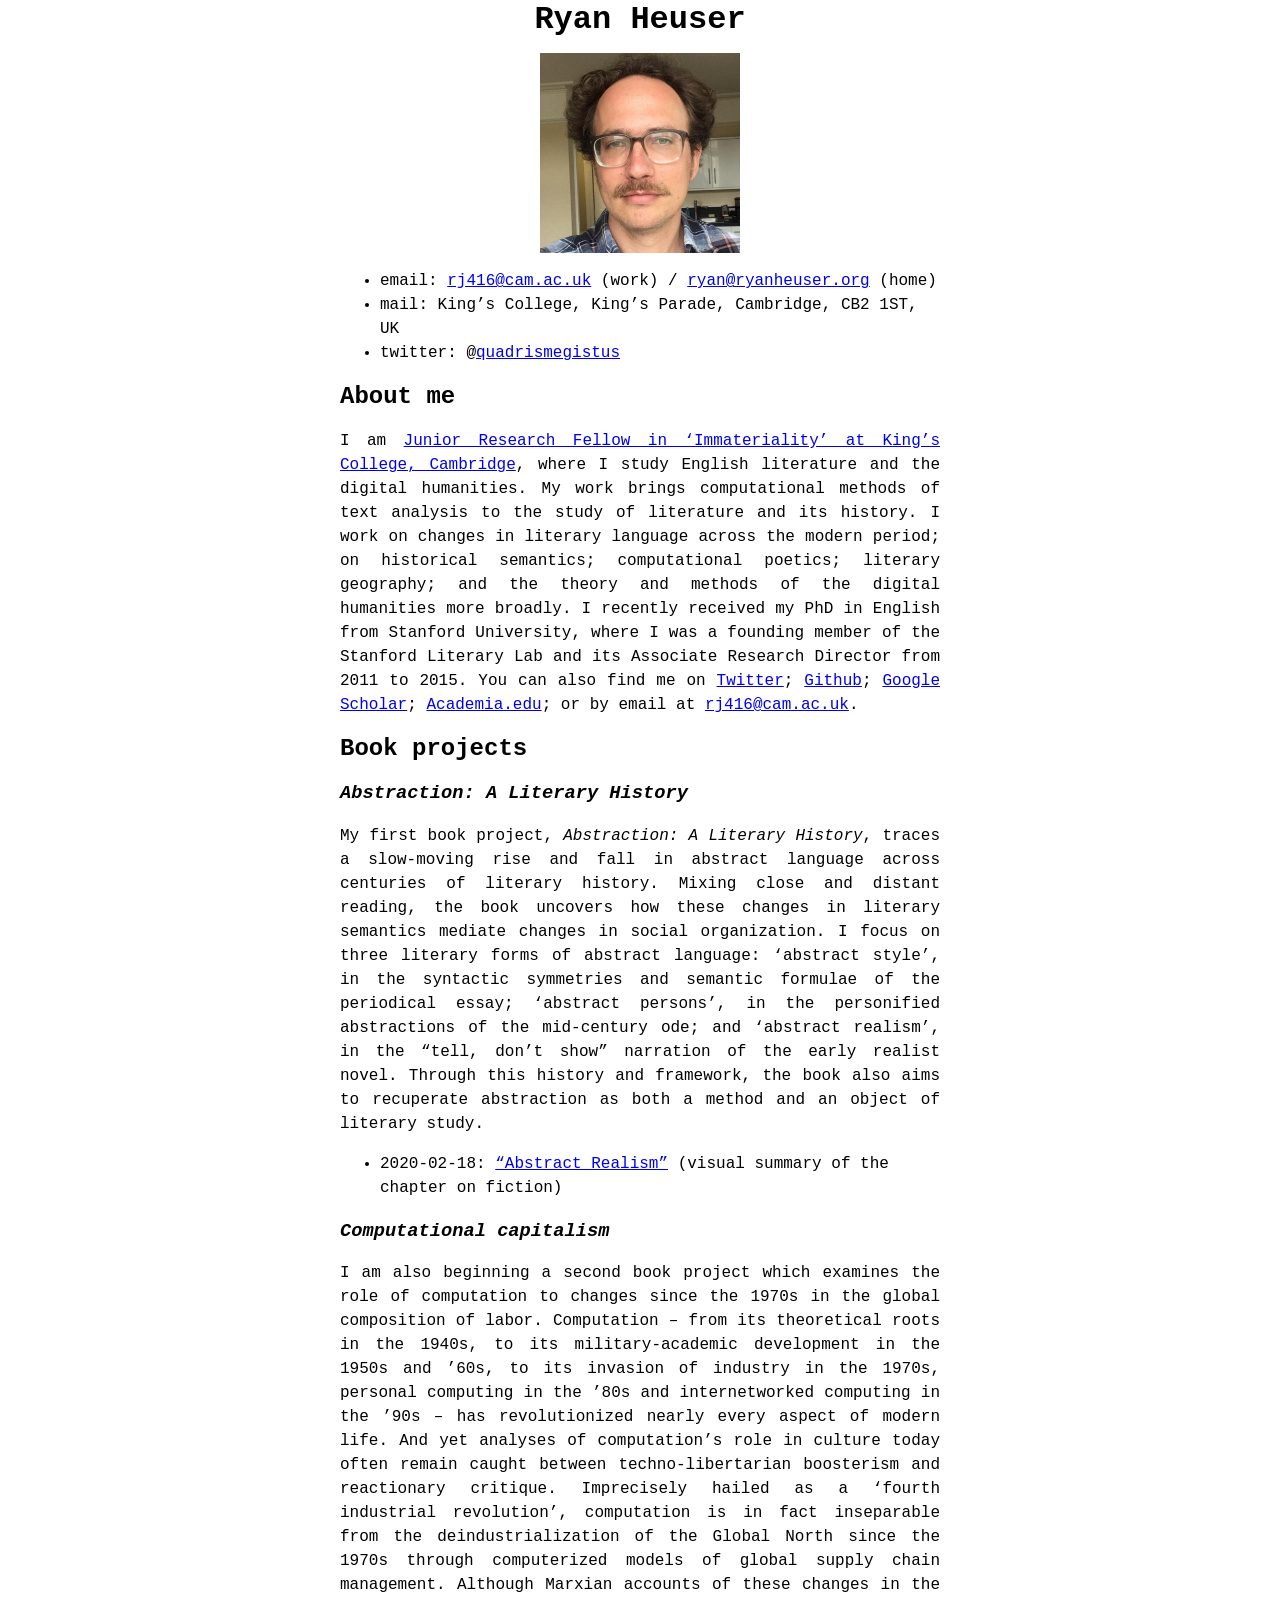
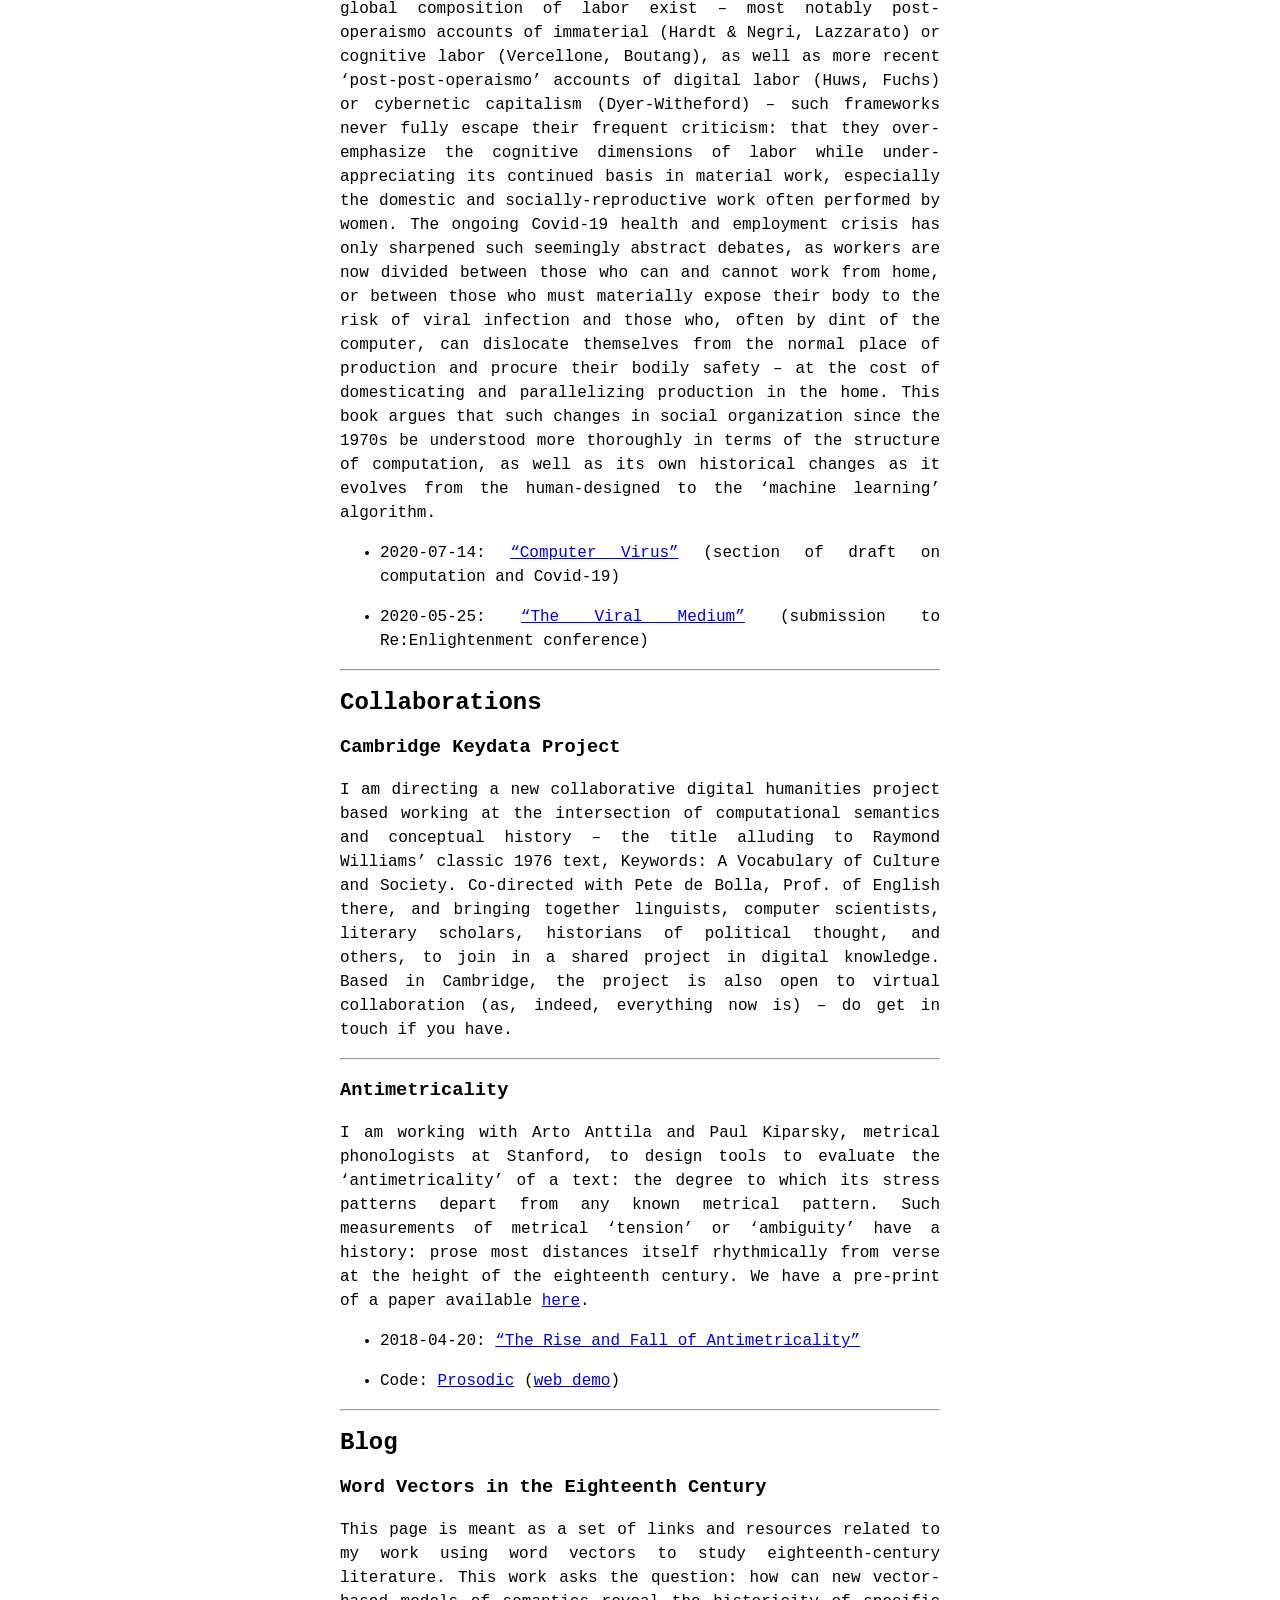
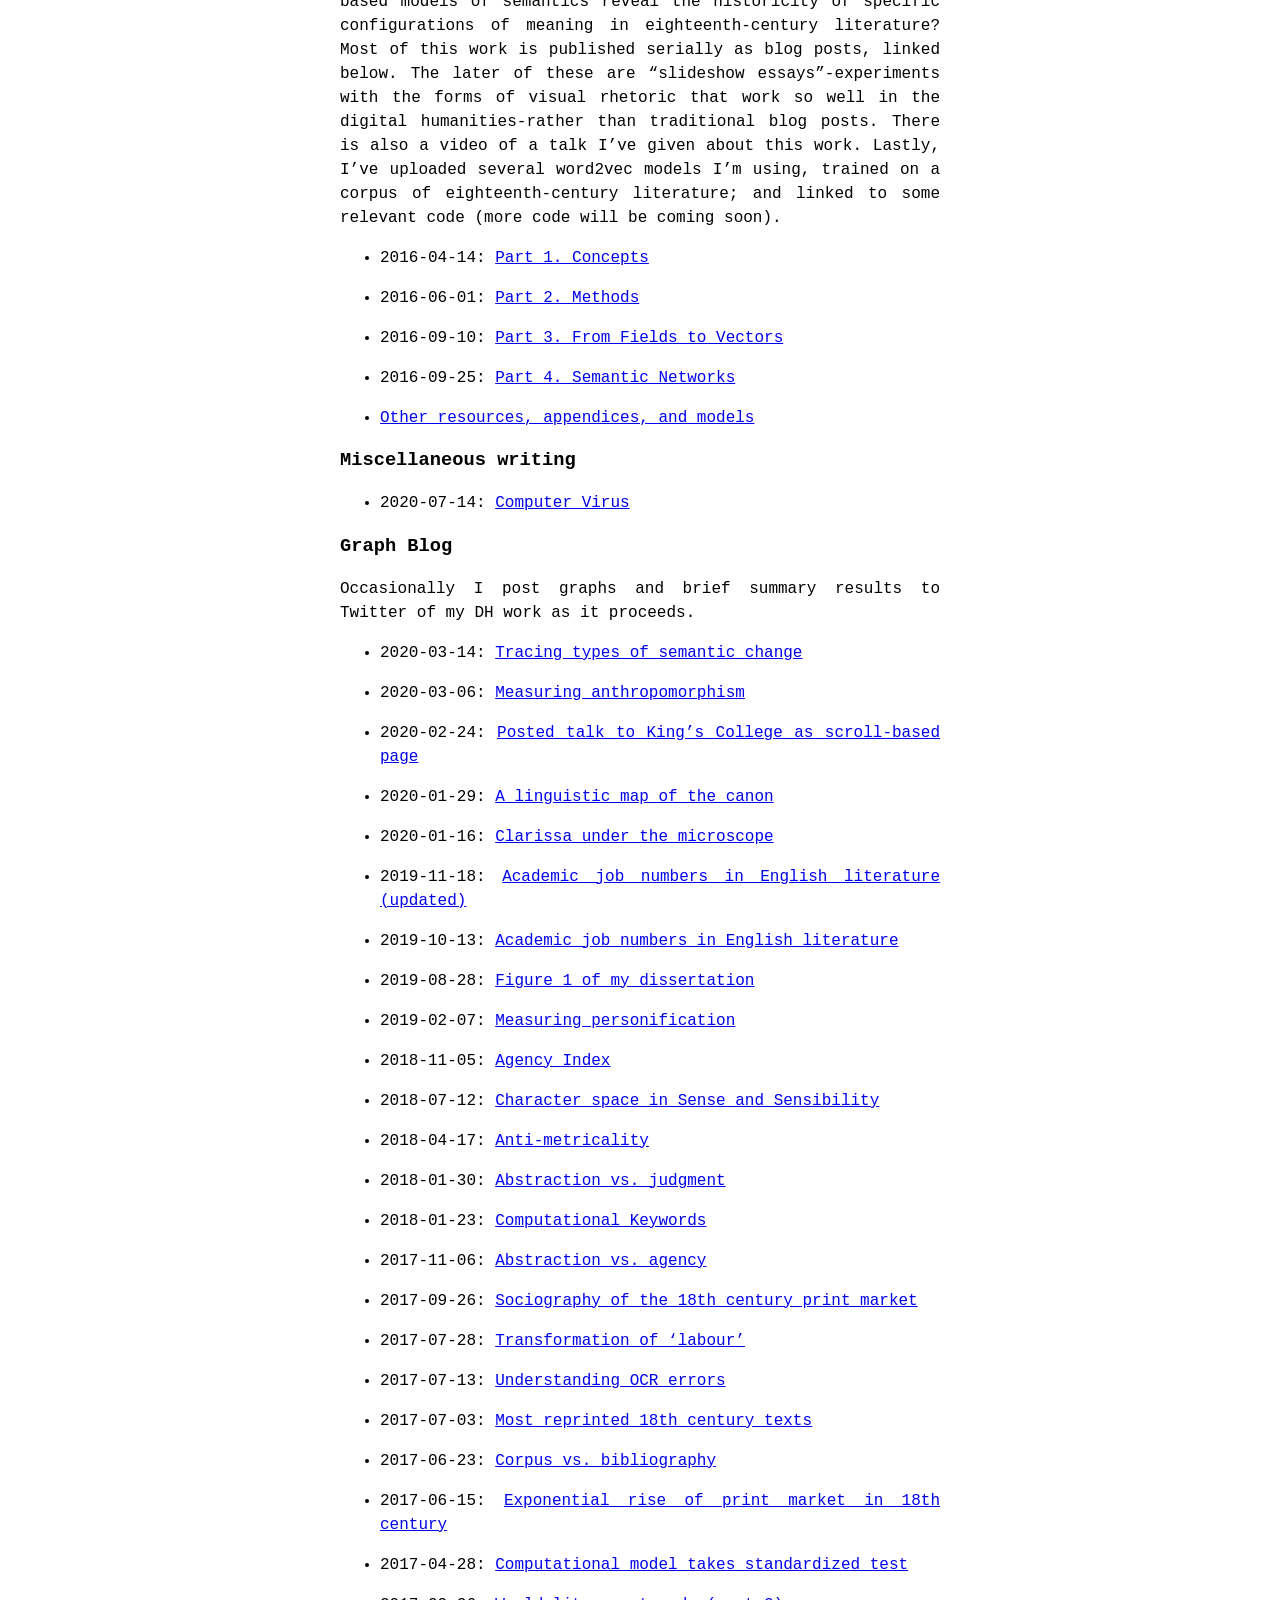
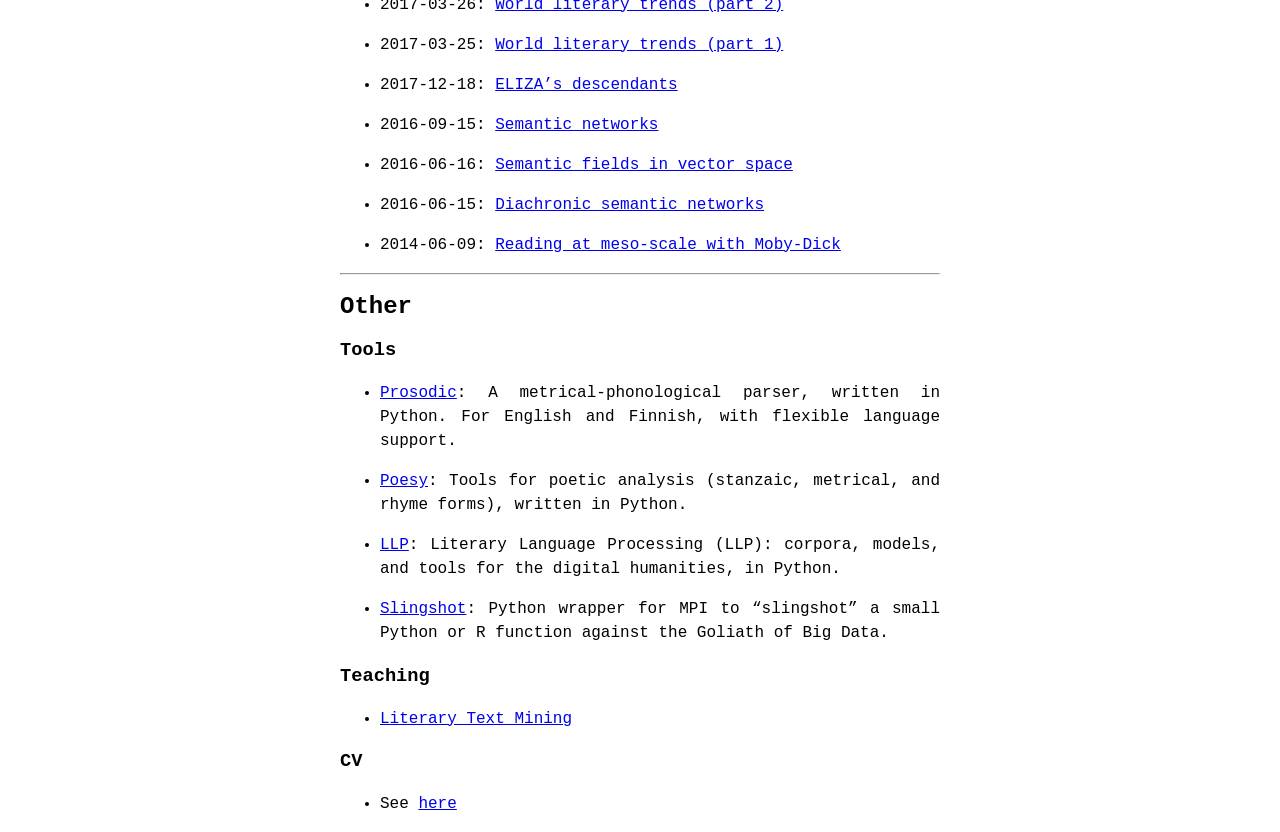
==== index.html @ a9fd52b8 "updates" ====
<html>
<head>
    <meta charset="UTF-8">
    <meta name="viewport" content="width=device-width, initial-scale=1.0">

    <style type='text/css'>
    body {
        font-family:'Baskerville', 'Libre Baskerville','Courier New', Courier, monospace;
        /* text-align:center; */
        /* font-size:1.1em; */
        line-height: 1.5em;
    }
    img {
        display: block;
        margin: 0 auto;
        width: 200px;
    }
    h1 { text-align: center;}
    #content {
        max-width:600px;
        margin: 0 auto;
    }

    p { text-align: justify }

    </style>
    <title>Ryan Heuser</title>
</head>
<body>
    <div id="content">
        <h1 id="ryan-heuser">Ryan Heuser</h1>
<p><img src="assets/website-profile2.jpg" /></p>
<ul>
<li>email: <a href="mailto:rj416@cam.ac.uk">rj416@cam.ac.uk</a> (work) / <a href="mailto:ryan@ryanheuser.org">ryan@ryanheuser.org</a> (home)</li>
<li>mail: King’s College, King’s Parade, Cambridge, CB2 1ST, UK</li>
<li>twitter: @<a href="https://twitter.com/quadrismegistus">quadrismegistus</a></li>
</ul>
<h2 id="about-me">About me</h2>
<p>I am <a href="https://www.kings.cam.ac.uk/research/fellows/ryan-heuser">Junior Research Fellow in ‘Immateriality’ at King’s College, Cambridge</a>, where I study English literature and the digital humanities. My work brings computational methods of text analysis to the study of literature and its history. I work on changes in literary language across the modern period; on historical semantics; computational poetics; literary geography; and the theory and methods of the digital humanities more broadly. I recently received my PhD in English from Stanford University, where I was a founding member of the Stanford Literary Lab and its Associate Research Director from 2011 to 2015. You can also find me on <a href="http://twitter.com/quadrismegistus">Twitter</a>; <a href="http://github.com/quadrismegistus">Github</a>; <a href="https://scholar.google.com/citations?user=EEy82P4AAAAJ">Google Scholar</a>; <a href="https://cambridge.academia.edu/RyanHeuser">Academia.edu</a>; or by email at <a href="mailto:rj416@cam.ac.uk">rj416@cam.ac.uk</a>.</p>
<h2 id="book-projects">Book projects</h2>
<h3 id="abstraction-a-literary-history"><em>Abstraction: A Literary History</em></h3>
<p>My first book project, <em>Abstraction: A Literary History</em>, traces a slow-moving rise and fall in abstract language across centuries of literary history. Mixing close and distant reading, the book uncovers how these changes in literary semantics mediate changes in social organization. I focus on three literary forms of abstract language: ‘abstract style’, in the syntactic symmetries and semantic formulae of the periodical essay; ‘abstract persons’, in the personified abstractions of the mid-century ode; and ‘abstract realism’, in the “tell, don’t show” narration of the early realist novel. Through this history and framework, the book also aims to recuperate abstraction as both a method and an object of literary study.</p>
<ul>
<li>2020-02-18: <a href="talks/kingscollege2020">“Abstract Realism”</a> (visual summary of the chapter on fiction)</li>
</ul>
<h3 id="computational-capitalism"><em>Computational capitalism</em></h3>
<p>I am also beginning a second book project which examines the role of computation to changes since the 1970s in the global composition of labor. Computation – from its theoretical roots in the 1940s, to its military-academic development in the 1950s and ’60s, to its invasion of industry in the 1970s, personal computing in the ’80s and internetworked computing in the ’90s – has revolutionized nearly every aspect of modern life. And yet analyses of computation’s role in culture today often remain caught between techno-libertarian boosterism and reactionary critique. Imprecisely hailed as a ‘fourth industrial revolution’, computation is in fact inseparable from the deindustrialization of the Global North since the 1970s through computerized models of global supply chain management. Although Marxian accounts of these changes in the global composition of labor exist – most notably post-operaismo accounts of immaterial (Hardt &amp; Negri, Lazzarato) or cognitive labor (Vercellone, Boutang), as well as more recent ‘post-post-operaismo’ accounts of digital labor (Huws, Fuchs) or cybernetic capitalism (Dyer-Witheford) – such frameworks never fully escape their frequent criticism: that they over-emphasize the cognitive dimensions of labor while under-appreciating its continued basis in material work, especially the domestic and socially-reproductive work often performed by women. The ongoing Covid-19 health and employment crisis has only sharpened such seemingly abstract debates, as workers are now divided between those who can and cannot work from home, or between those who must materially expose their body to the risk of viral infection and those who, often by dint of the computer, can dislocate themselves from the normal place of production and procure their bodily safety – at the cost of domesticating and parallelizing production in the home. This book argues that such changes in social organization since the 1970s be understood more thoroughly in terms of the structure of computation, as well as its own historical changes as it evolves from the human-designed to the ‘machine learning’ algorithm.</p>
<ul>
<li><p>2020-07-14: <a href="drafts/computer-virus">“Computer Virus”</a> (section of draft on computation and Covid-19)</p></li>
<li><p>2020-05-25: <a href="drafts/viral-medium">“The Viral Medium”</a> (submission to Re:Enlightenment conference)</p></li>
</ul>
<hr />
<h2 id="collaborations">Collaborations</h2>
<h3 id="cambridge-keydata-project">Cambridge Keydata Project</h3>
<p>I am directing a new collaborative digital humanities project based working at the intersection of computational semantics and conceptual history – the title alluding to Raymond Williams’ classic 1976 text, Keywords: A Vocabulary of Culture and Society. Co-directed with Pete de Bolla, Prof. of English there, and bringing together linguists, computer scientists, literary scholars, historians of political thought, and others, to join in a shared project in digital knowledge. Based in Cambridge, the project is also open to virtual collaboration (as, indeed, everything now is) – do get in touch if you have.</p>
<hr />
<h3 id="antimetricality">Antimetricality</h3>
<p>I am working with Arto Anttila and Paul Kiparsky, metrical phonologists at Stanford, to design tools to evaluate the ‘antimetricality’ of a text: the degree to which its stress patterns depart from any known metrical pattern. Such measurements of metrical ‘tension’ or ‘ambiguity’ have a history: prose most distances itself rhythmically from verse at the height of the eighteenth century. We have a pre-print of a paper available <a href="https://web.stanford.edu/~kiparsky/Papers/Antimetricality-Draft-2018-04-20.pdf">here</a>.</p>
<ul>
<li><p>2018-04-20: <a href="https://web.stanford.edu/~kiparsky/Papers/Antimetricality-Draft-2018-04-20.pdf">“The Rise and Fall of Antimetricality”</a></p></li>
<li><p>Code: <a href="http://github.com/quadrismegistus/prosodic">Prosodic</a> (<a href="http://prosodic.stanford.edu">web demo</a>)</p></li>
</ul>
<hr />
<h2 id="blog">Blog</h2>
<h3 id="word-vectors-in-the-eighteenth-century">Word Vectors in the Eighteenth Century</h3>
<p>This page is meant as a set of links and resources related to my work using word vectors to study eighteenth-century literature. This work asks the question: how can new vector-based models of semantics reveal the historicity of specific configurations of meaning in eighteenth-century literature? Most of this work is published serially as blog posts, linked below. The later of these are “slideshow essays”-experiments with the forms of visual rhetoric that work so well in the digital humanities-rather than traditional blog posts. There is also a video of a talk I’ve given about this work. Lastly, I’ve uploaded several word2vec models I’m using, trained on a corpus of eighteenth-century literature; and linked to some relevant code (more code will be coming soon).</p>
<ul>
<li><p>2016-04-14: <a href="word-vectors-1">Part 1. Concepts</a></p></li>
<li><p>2016-06-01: <a href="word-vectors-2">Part 2. Methods</a></p></li>
<li><p>2016-09-10: <a href="word-vectors-3">Part 3. From Fields to Vectors</a></p></li>
<li><p>2016-09-25: <a href="word-vectors-4">Part 4. Semantic Networks</a></p></li>
<li><p><a href="word-vectors">Other resources, appendices, and models</a></p></li>
</ul>
<h3 id="miscellaneous-writing">Miscellaneous writing</h3>
<ul>
<li>2020-07-14: <a href="drafts/computer-virus">Computer Virus</a></li>
</ul>
<h3 id="graph-blog">Graph Blog</h3>
<p>Occasionally I post graphs and brief summary results to Twitter of my DH work as it proceeds.</p>
<ul>
<li><p>2020-03-14: <a href="https://twitter.com/quadrismegistus/status/1238796150272122880">Tracing types of semantic change</a></p></li>
<li><p>2020-03-06: <a href="https://twitter.com/quadrismegistus/status/1235614699145826304">Measuring anthropomorphism</a></p></li>
<li><p>2020-02-24: <a href="https://twitter.com/quadrismegistus/status/1231914513164832768">Posted talk to King’s College as scroll-based page</a></p></li>
<li><p>2020-01-29: <a href="https://twitter.com/quadrismegistus/status/1222560503144296450">A linguistic map of the canon</a></p></li>
<li><p>2020-01-16: <a href="https://twitter.com/quadrismegistus/status/1217809468316168194">Clarissa under the microscope</a></p></li>
<li><p>2019-11-18: <a href="https://twitter.com/quadrismegistus/status/1217809468316168194">Academic job numbers in English literature (updated)</a></p></li>
<li><p>2019-10-13: <a href="https://twitter.com/quadrismegistus/status/1183433276658274304">Academic job numbers in English literature</a></p></li>
<li><p>2019-08-28: <a href="https://twitter.com/quadrismegistus/status/1166515794055815168">Figure 1 of my dissertation</a></p></li>
<li><p>2019-02-07: <a href="https://twitter.com/quadrismegistus/status/1093630109863403521">Measuring personification</a></p></li>
<li><p>2018-11-05: <a href="https://twitter.com/quadrismegistus/status/1059305496211931136">Agency Index</a></p></li>
<li><p>2018-07-12: <a href="https://twitter.com/quadrismegistus/status/1017526110051942400">Character space in Sense and Sensibility</a></p></li>
<li><p>2018-04-17: <a href="https://twitter.com/quadrismegistus/status/986025832660389890">Anti-metricality</a></p></li>
<li><p>2018-01-30: <a href="https://twitter.com/quadrismegistus/status/958237374680522752">Abstraction vs. judgment</a></p></li>
<li><p>2018-01-23: <a href="https://twitter.com/quadrismegistus/status/955857511176744960">Computational Keywords</a></p></li>
<li><p>2017-11-06: <a href="https://twitter.com/quadrismegistus/status/927620289604632577">Abstraction vs. agency</a></p></li>
<li><p>2017-09-26: <a href="https://twitter.com/quadrismegistus/status/912747794347077632">Sociography of the 18th century print market</a></p></li>
<li><p>2017-07-28: <a href="https://twitter.com/quadrismegistus/status/890791583066447872">Transformation of ‘labour’</a></p></li>
<li><p>2017-07-13: <a href="https://twitter.com/quadrismegistus/status/885326014607314945">Understanding OCR errors</a></p></li>
<li><p>2017-07-03: <a href="https://twitter.com/quadrismegistus/status/881961427933683712">Most reprinted 18th century texts</a></p></li>
<li><p>2017-06-23: <a href="https://twitter.com/quadrismegistus/status/878326876283879425">Corpus vs. bibliography</a></p></li>
<li><p>2017-06-15: <a href="https://twitter.com/quadrismegistus/status/875431247664693248">Exponential rise of print market in 18th century</a></p></li>
<li><p>2017-04-28: <a href="https://twitter.com/quadrismegistus/status/857763794965200897">Computational model takes standardized test</a></p></li>
<li><p>2017-03-26: <a href="https://twitter.com/quadrismegistus/status/846105045238112256">World literary trends (part 2)</a></p></li>
<li><p>2017-03-25: <a href="https://twitter.com/quadrismegistus/status/845490026523734016">World literary trends (part 1)</a></p></li>
<li><p>2017-12-18: <a href="https://twitter.com/quadrismegistus/status/810297451500421121">ELIZA’s descendants</a></p></li>
<li><p>2016-09-15: <a href="https://twitter.com/quadrismegistus/status/776474009533763584">Semantic networks</a></p></li>
<li><p>2016-06-16: <a href="https://twitter.com/quadrismegistus/status/743267734188785664">Semantic fields in vector space</a></p></li>
<li><p>2016-06-15: <a href="https://twitter.com/quadrismegistus/status/743267734188785664">Diachronic semantic networks</a></p></li>
<li><p>2014-06-09: <a href="https://twitter.com/quadrismegistus/status/476080285113532417">Reading at meso-scale with Moby-Dick</a></p></li>
</ul>
<hr />
<h2 id="other">Other</h2>
<h3 id="tools">Tools</h3>
<ul>
<li><p><a href="https://github.com/quadrismegistus/prosodic">Prosodic</a>: A metrical-phonological parser, written in Python. For English and Finnish, with flexible language support.</p></li>
<li><p><a href="https://github.com/quadrismegistus/poesy">Poesy</a>: Tools for poetic analysis (stanzaic, metrical, and rhyme forms), written in Python.</p></li>
<li><p><a href="https://github.com/quadrismegistus/llp">LLP</a>: Literary Language Processing (LLP): corpora, models, and tools for the digital humanities, in Python.</p></li>
<li><p><a href="https://github.com/quadrismegistus/slingshot">Slingshot</a>: Python wrapper for MPI to “slingshot” a small Python or R function against the Goliath of Big Data.</p></li>
</ul>
<h3 id="teaching">Teaching</h3>
<ul>
<li><a href="http://github.com/quadrismegistus/literarytextmining">Literary Text Mining</a></li>
</ul>
<h3 id="cv">CV</h3>
<ul>
<li>See <a href="cv">here</a></li>
</ul>

    </div>
</body>

</html>
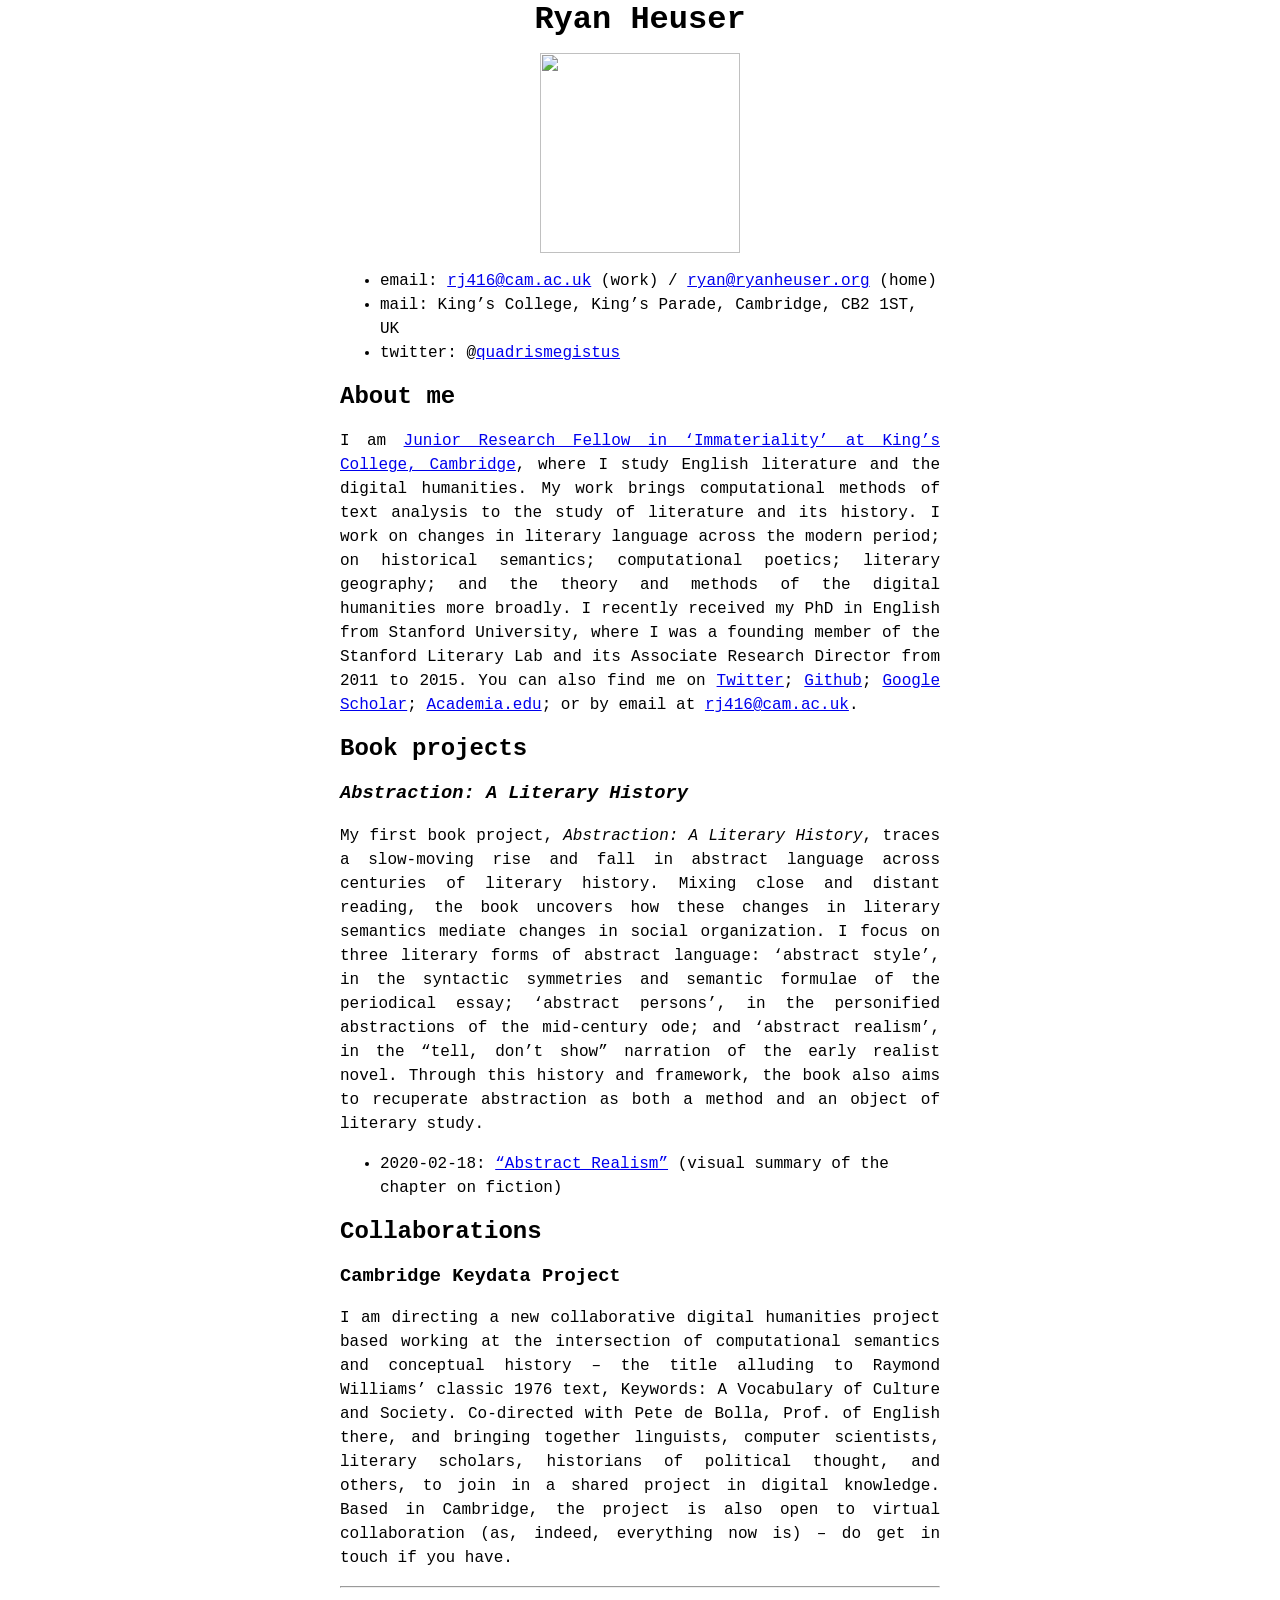
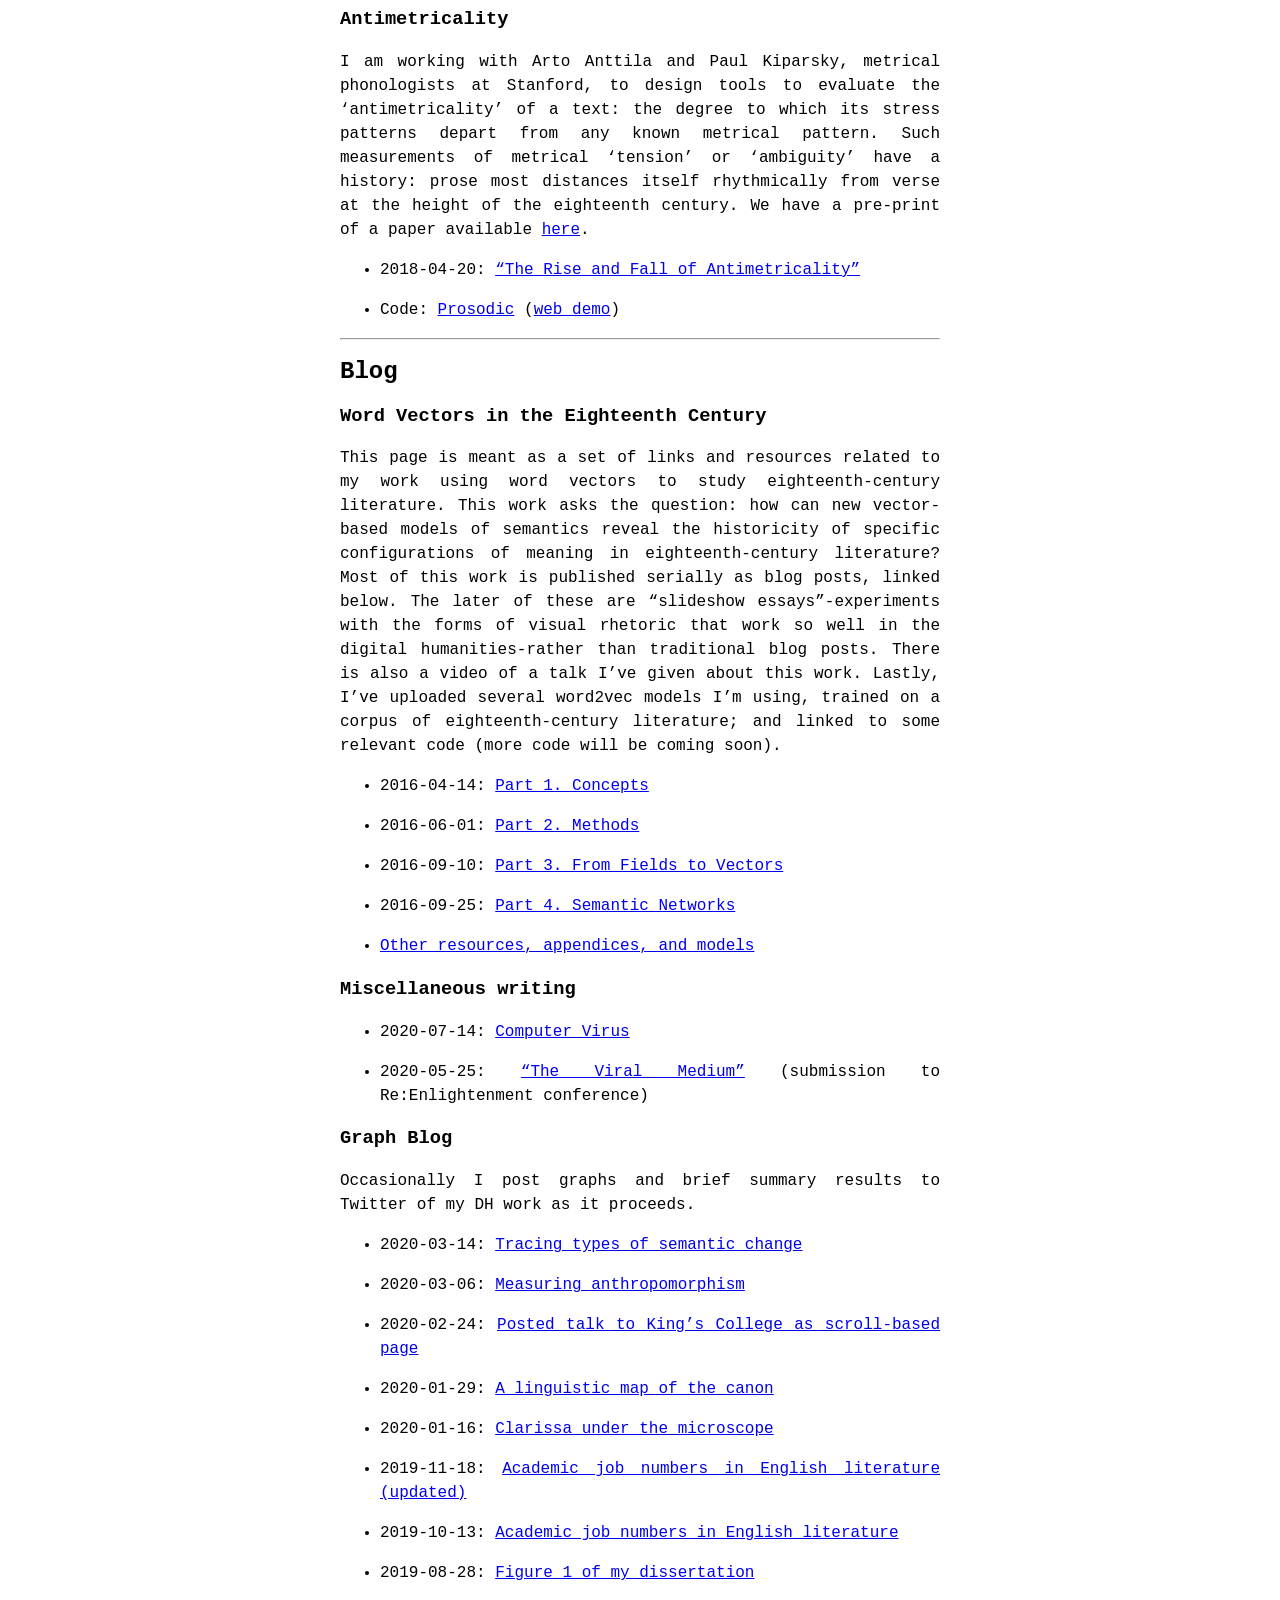
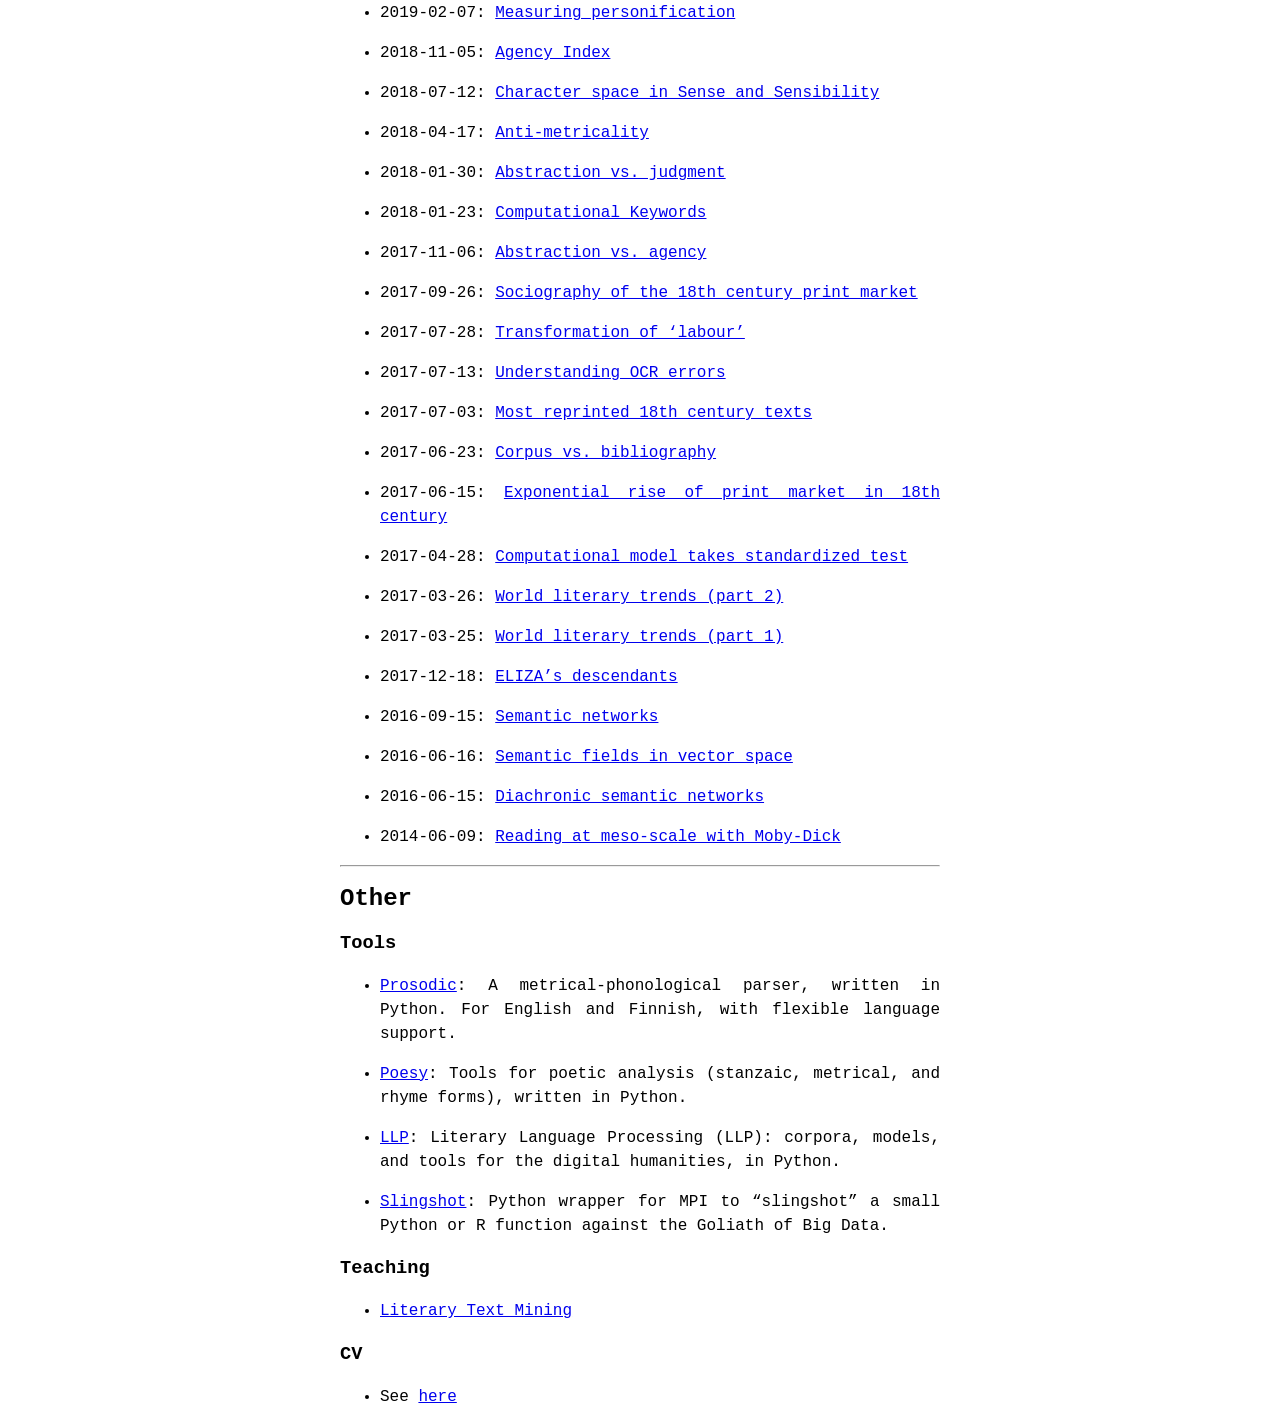
==== commit a83eaa0f: "updates" ====
--- a/index.html
+++ b/index.html
@@ -29,7 +29,7 @@
 <body>
     <div id="content">
         <h1 id="ryan-heuser">Ryan Heuser</h1>
-<p><img src="assets/website-profile2.jpg" /></p>
+<p><img src="assets/profile2021-2.png" width="200" height="200" /></p>
 <ul>
 <li>email: <a href="mailto:rj416@cam.ac.uk">rj416@cam.ac.uk</a> (work) / <a href="mailto:ryan@ryanheuser.org">ryan@ryanheuser.org</a> (home)</li>
 <li>mail: King’s College, King’s Parade, Cambridge, CB2 1ST, UK</li>
@@ -43,13 +43,6 @@
 <ul>
 <li>2020-02-18: <a href="talks/kingscollege2020">“Abstract Realism”</a> (visual summary of the chapter on fiction)</li>
 </ul>
-<h3 id="computational-capitalism"><em>Computational capitalism</em></h3>
-<p>I am also beginning a second book project which examines the role of computation to changes since the 1970s in the global composition of labor. Computation – from its theoretical roots in the 1940s, to its military-academic development in the 1950s and ’60s, to its invasion of industry in the 1970s, personal computing in the ’80s and internetworked computing in the ’90s – has revolutionized nearly every aspect of modern life. And yet analyses of computation’s role in culture today often remain caught between techno-libertarian boosterism and reactionary critique. Imprecisely hailed as a ‘fourth industrial revolution’, computation is in fact inseparable from the deindustrialization of the Global North since the 1970s through computerized models of global supply chain management. Although Marxian accounts of these changes in the global composition of labor exist – most notably post-operaismo accounts of immaterial (Hardt &amp; Negri, Lazzarato) or cognitive labor (Vercellone, Boutang), as well as more recent ‘post-post-operaismo’ accounts of digital labor (Huws, Fuchs) or cybernetic capitalism (Dyer-Witheford) – such frameworks never fully escape their frequent criticism: that they over-emphasize the cognitive dimensions of labor while under-appreciating its continued basis in material work, especially the domestic and socially-reproductive work often performed by women. The ongoing Covid-19 health and employment crisis has only sharpened such seemingly abstract debates, as workers are now divided between those who can and cannot work from home, or between those who must materially expose their body to the risk of viral infection and those who, often by dint of the computer, can dislocate themselves from the normal place of production and procure their bodily safety – at the cost of domesticating and parallelizing production in the home. This book argues that such changes in social organization since the 1970s be understood more thoroughly in terms of the structure of computation, as well as its own historical changes as it evolves from the human-designed to the ‘machine learning’ algorithm.</p>
-<ul>
-<li><p>2020-07-14: <a href="drafts/computer-virus">“Computer Virus”</a> (section of draft on computation and Covid-19)</p></li>
-<li><p>2020-05-25: <a href="drafts/viral-medium">“The Viral Medium”</a> (submission to Re:Enlightenment conference)</p></li>
-</ul>
-<hr />
 <h2 id="collaborations">Collaborations</h2>
 <h3 id="cambridge-keydata-project">Cambridge Keydata Project</h3>
 <p>I am directing a new collaborative digital humanities project based working at the intersection of computational semantics and conceptual history – the title alluding to Raymond Williams’ classic 1976 text, Keywords: A Vocabulary of Culture and Society. Co-directed with Pete de Bolla, Prof. of English there, and bringing together linguists, computer scientists, literary scholars, historians of political thought, and others, to join in a shared project in digital knowledge. Based in Cambridge, the project is also open to virtual collaboration (as, indeed, everything now is) – do get in touch if you have.</p>
@@ -73,7 +66,8 @@
 </ul>
 <h3 id="miscellaneous-writing">Miscellaneous writing</h3>
 <ul>
-<li>2020-07-14: <a href="drafts/computer-virus">Computer Virus</a></li>
+<li><p>2020-07-14: <a href="drafts/computer-virus">Computer Virus</a></p></li>
+<li><p>2020-05-25: <a href="drafts/viral-medium">“The Viral Medium”</a> (submission to Re:Enlightenment conference)</p></li>
 </ul>
 <h3 id="graph-blog">Graph Blog</h3>
 <p>Occasionally I post graphs and brief summary results to Twitter of my DH work as it proceeds.</p>
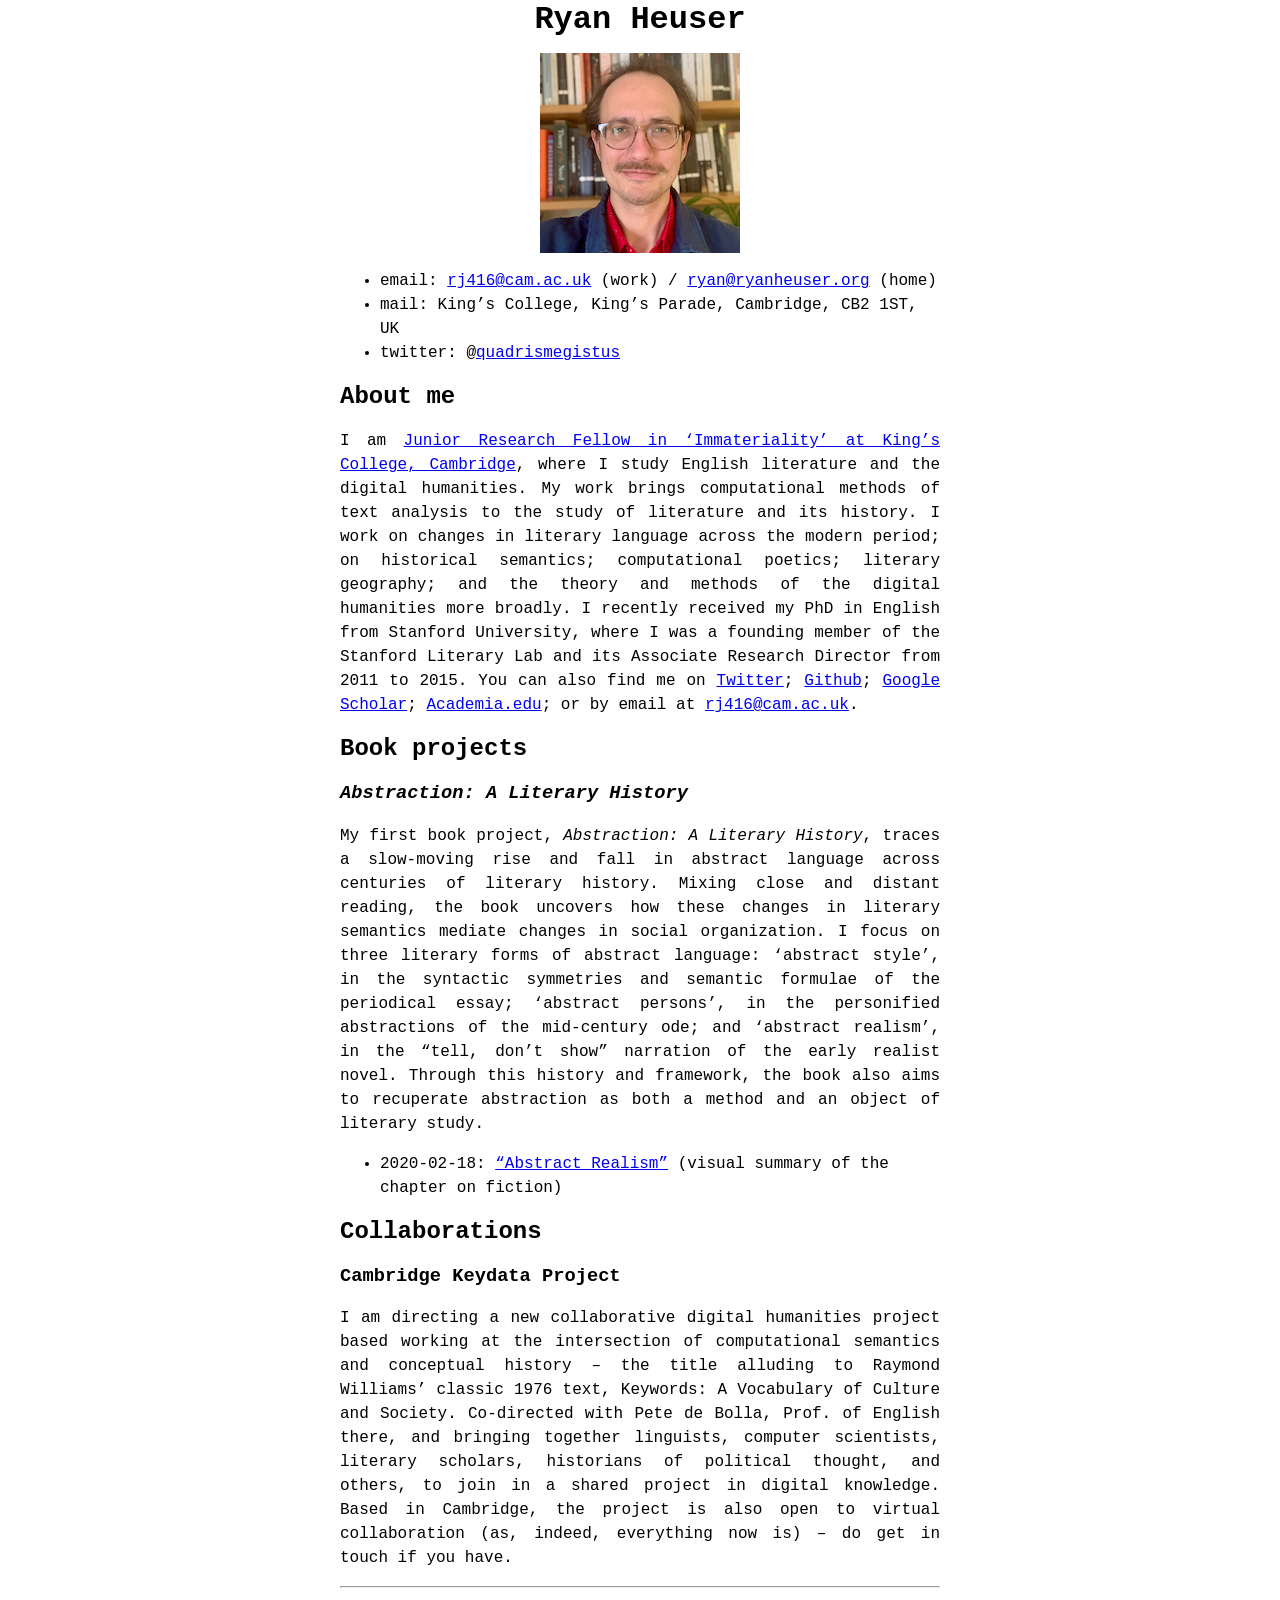
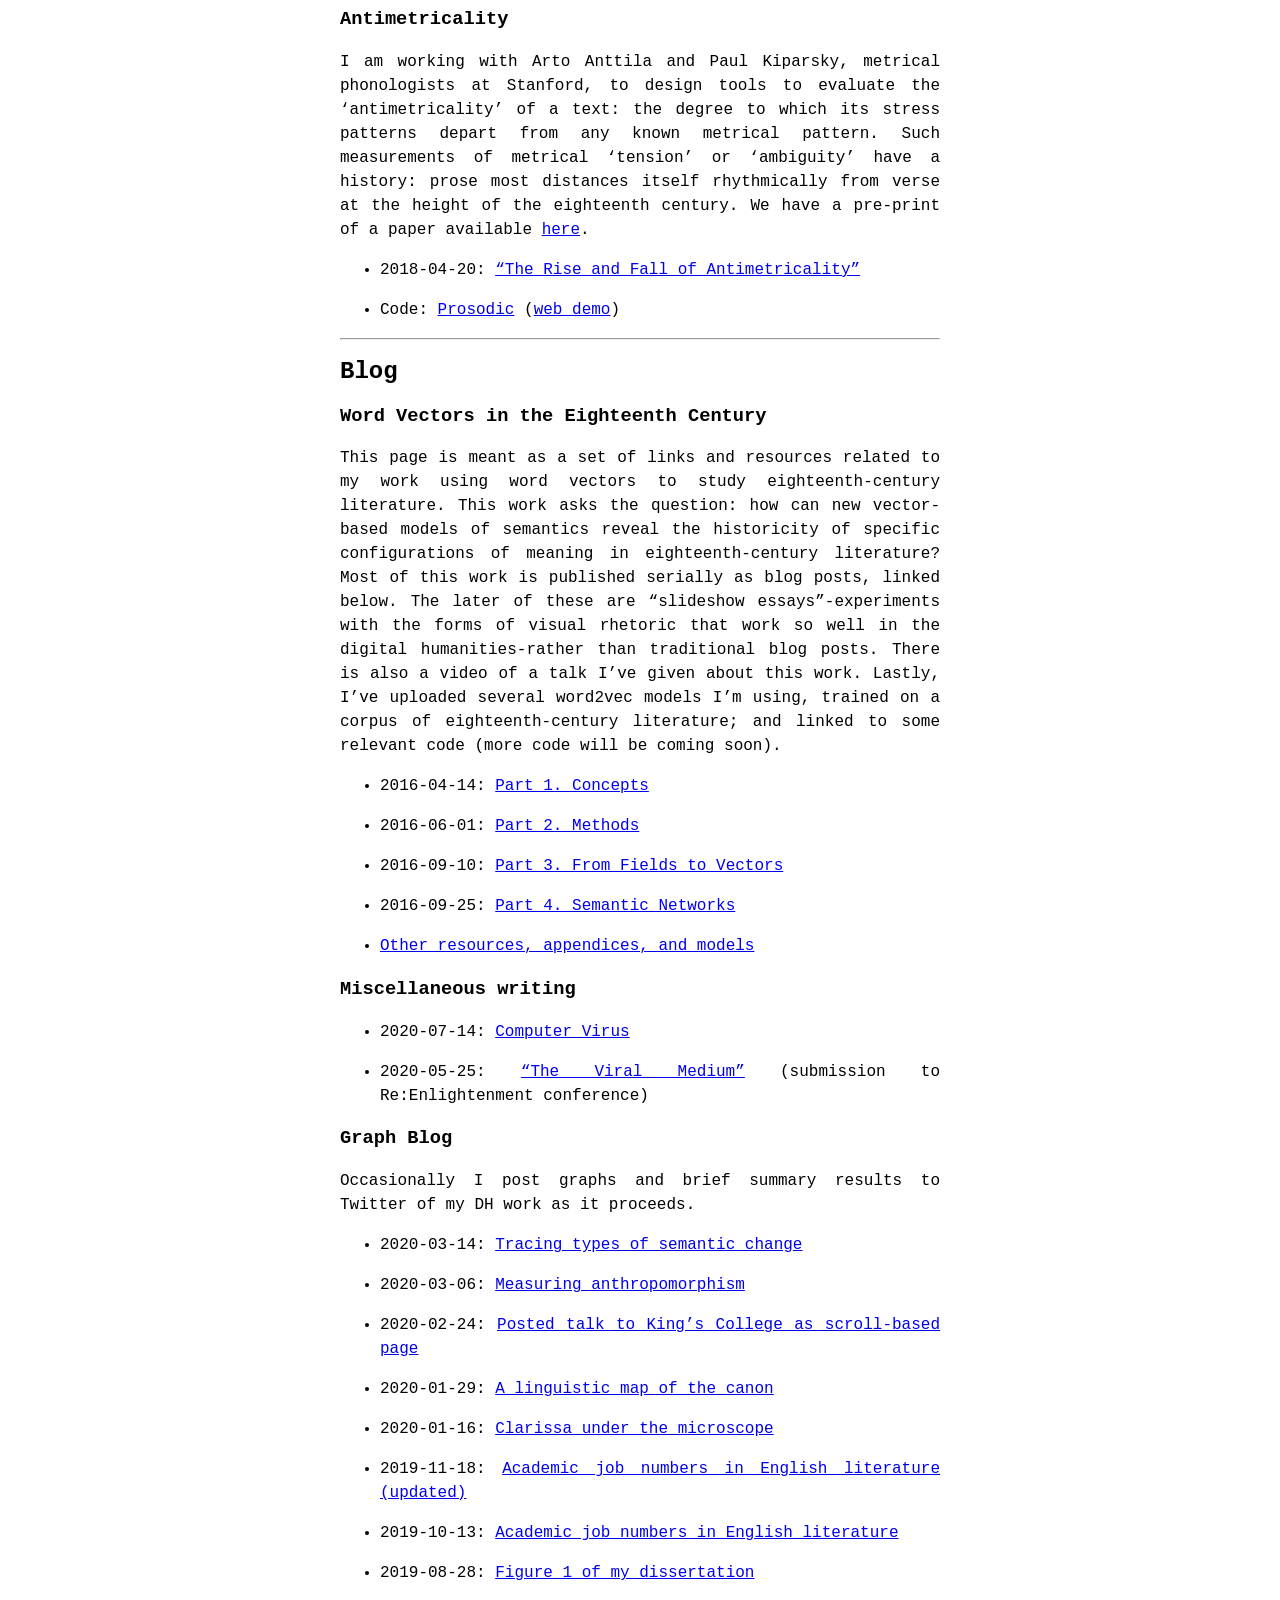
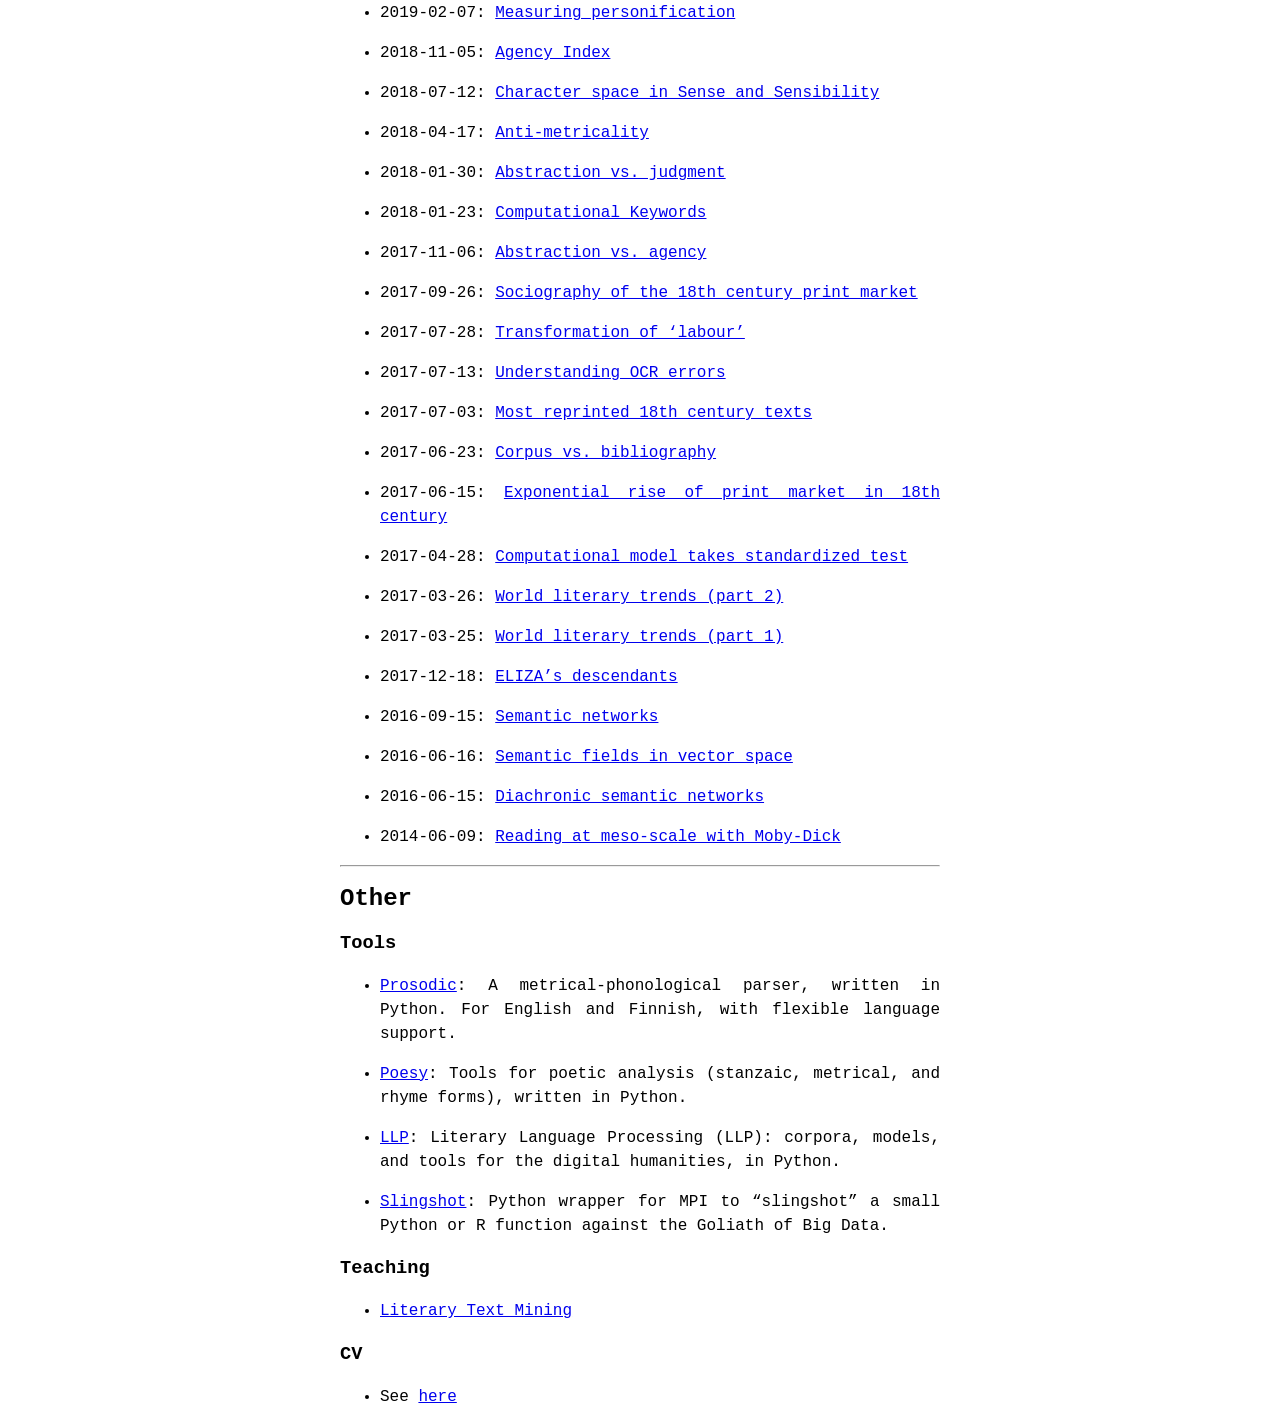
==== commit b2478f98: "updates" ====
--- a/index.html
+++ b/index.html
@@ -29,7 +29,7 @@
 <body>
     <div id="content">
         <h1 id="ryan-heuser">Ryan Heuser</h1>
-<p><img src="assets/profile2021-2.png" width="200" height="200" /></p>
+<p><img src="assets/profile2021-4.png" width="200" height="200" /></p>
 <ul>
 <li>email: <a href="mailto:rj416@cam.ac.uk">rj416@cam.ac.uk</a> (work) / <a href="mailto:ryan@ryanheuser.org">ryan@ryanheuser.org</a> (home)</li>
 <li>mail: King’s College, King’s Parade, Cambridge, CB2 1ST, UK</li>
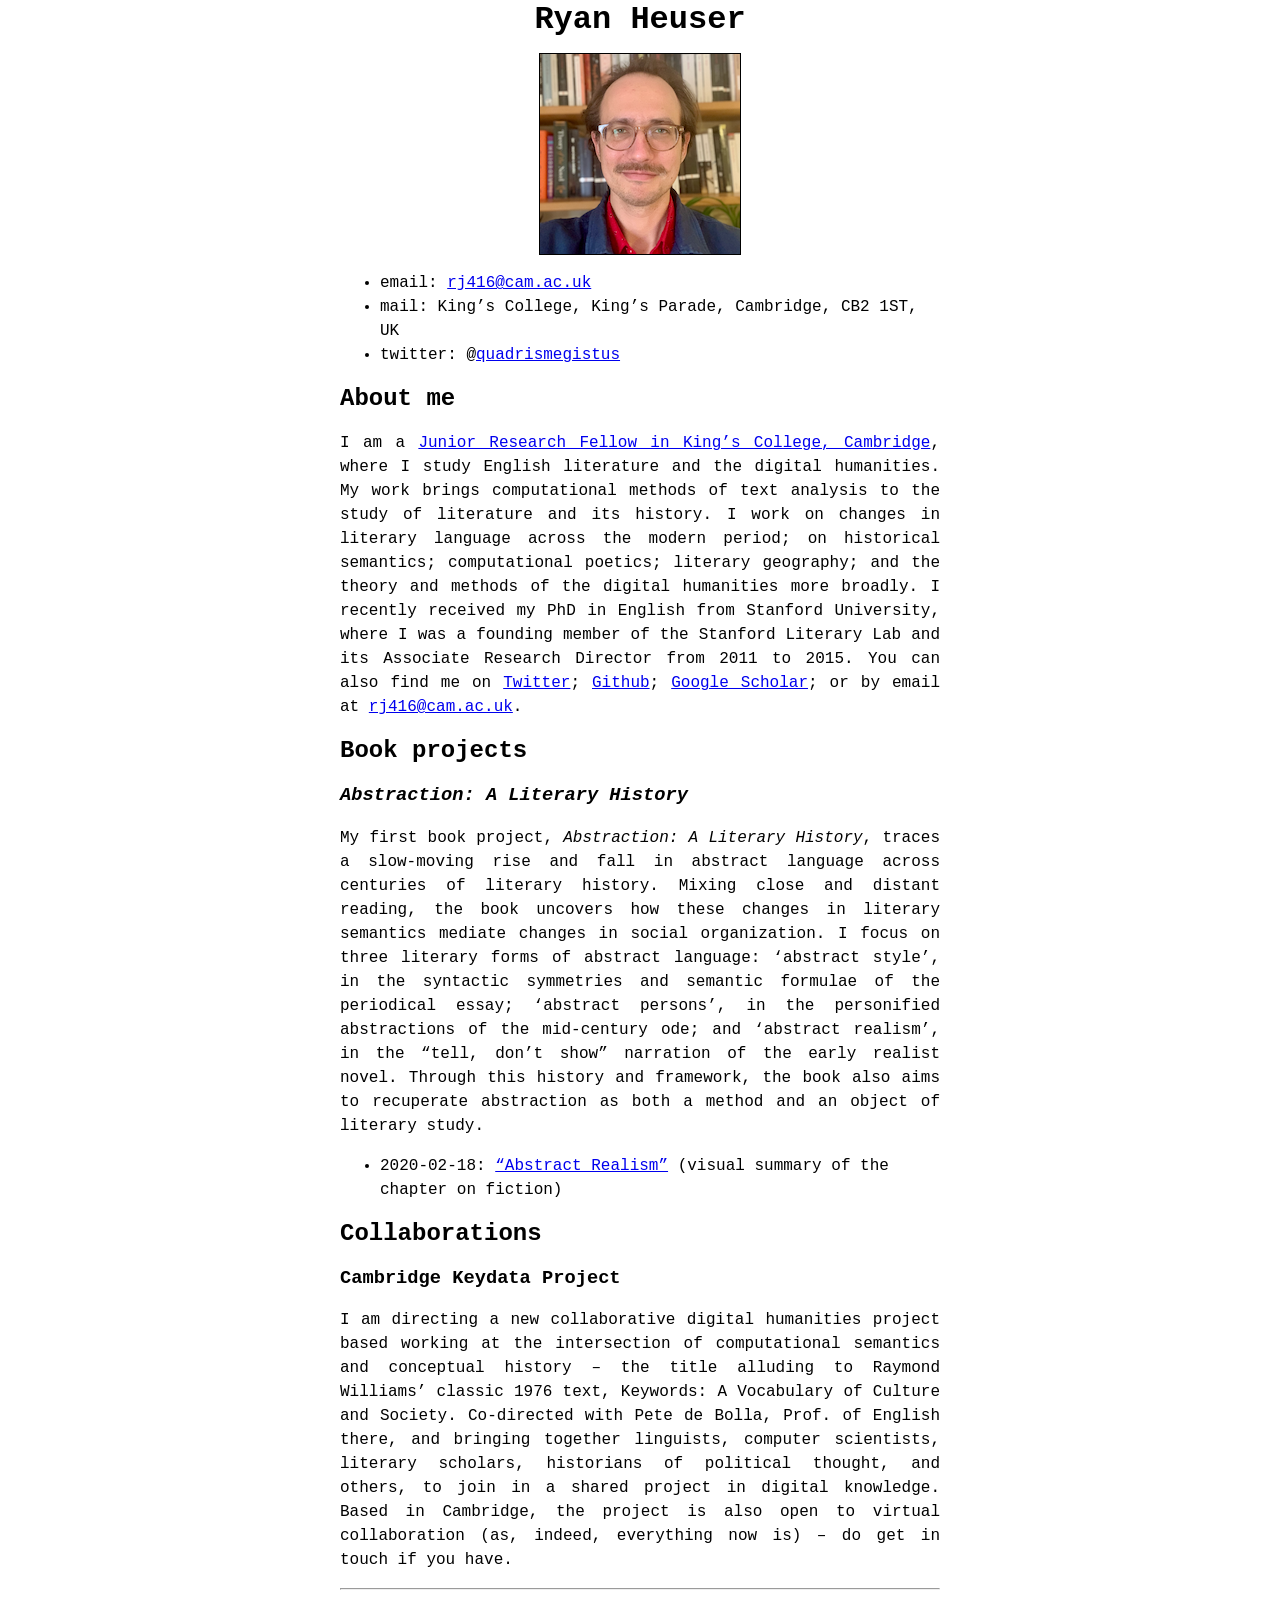
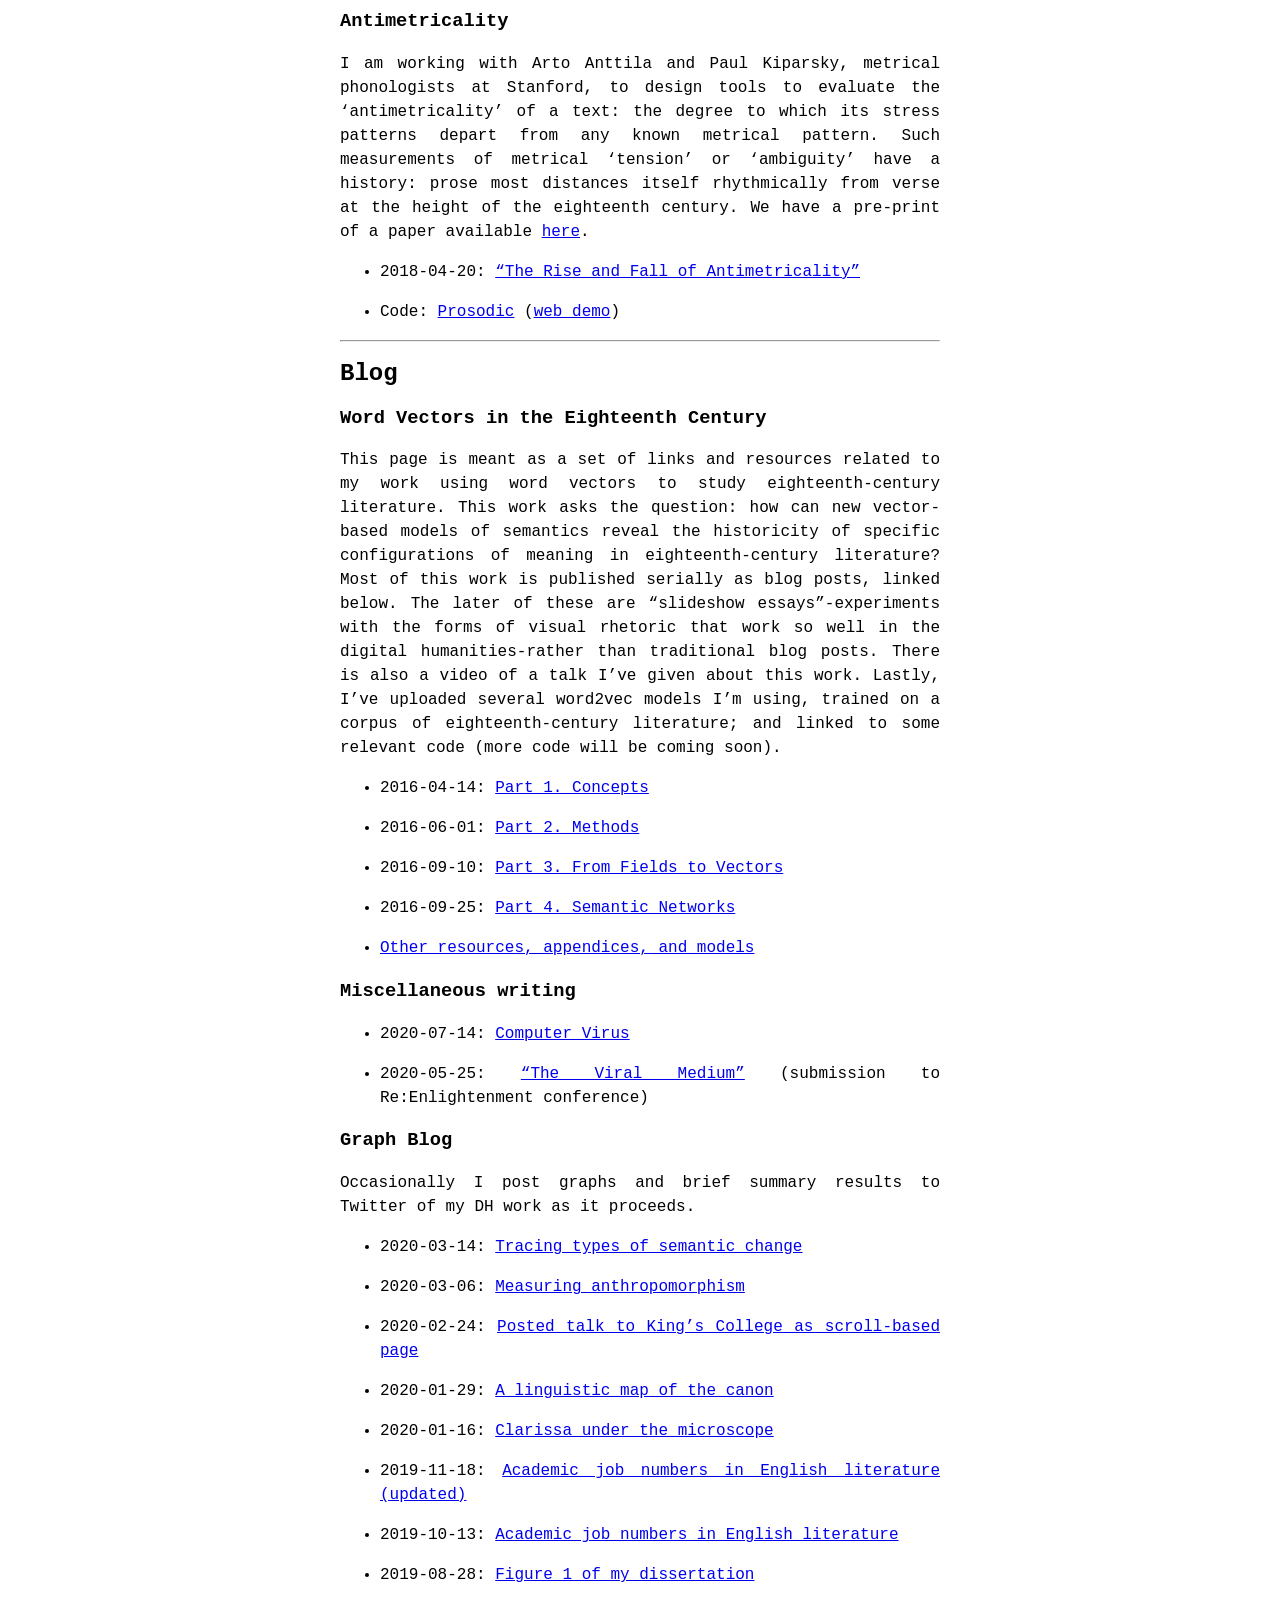
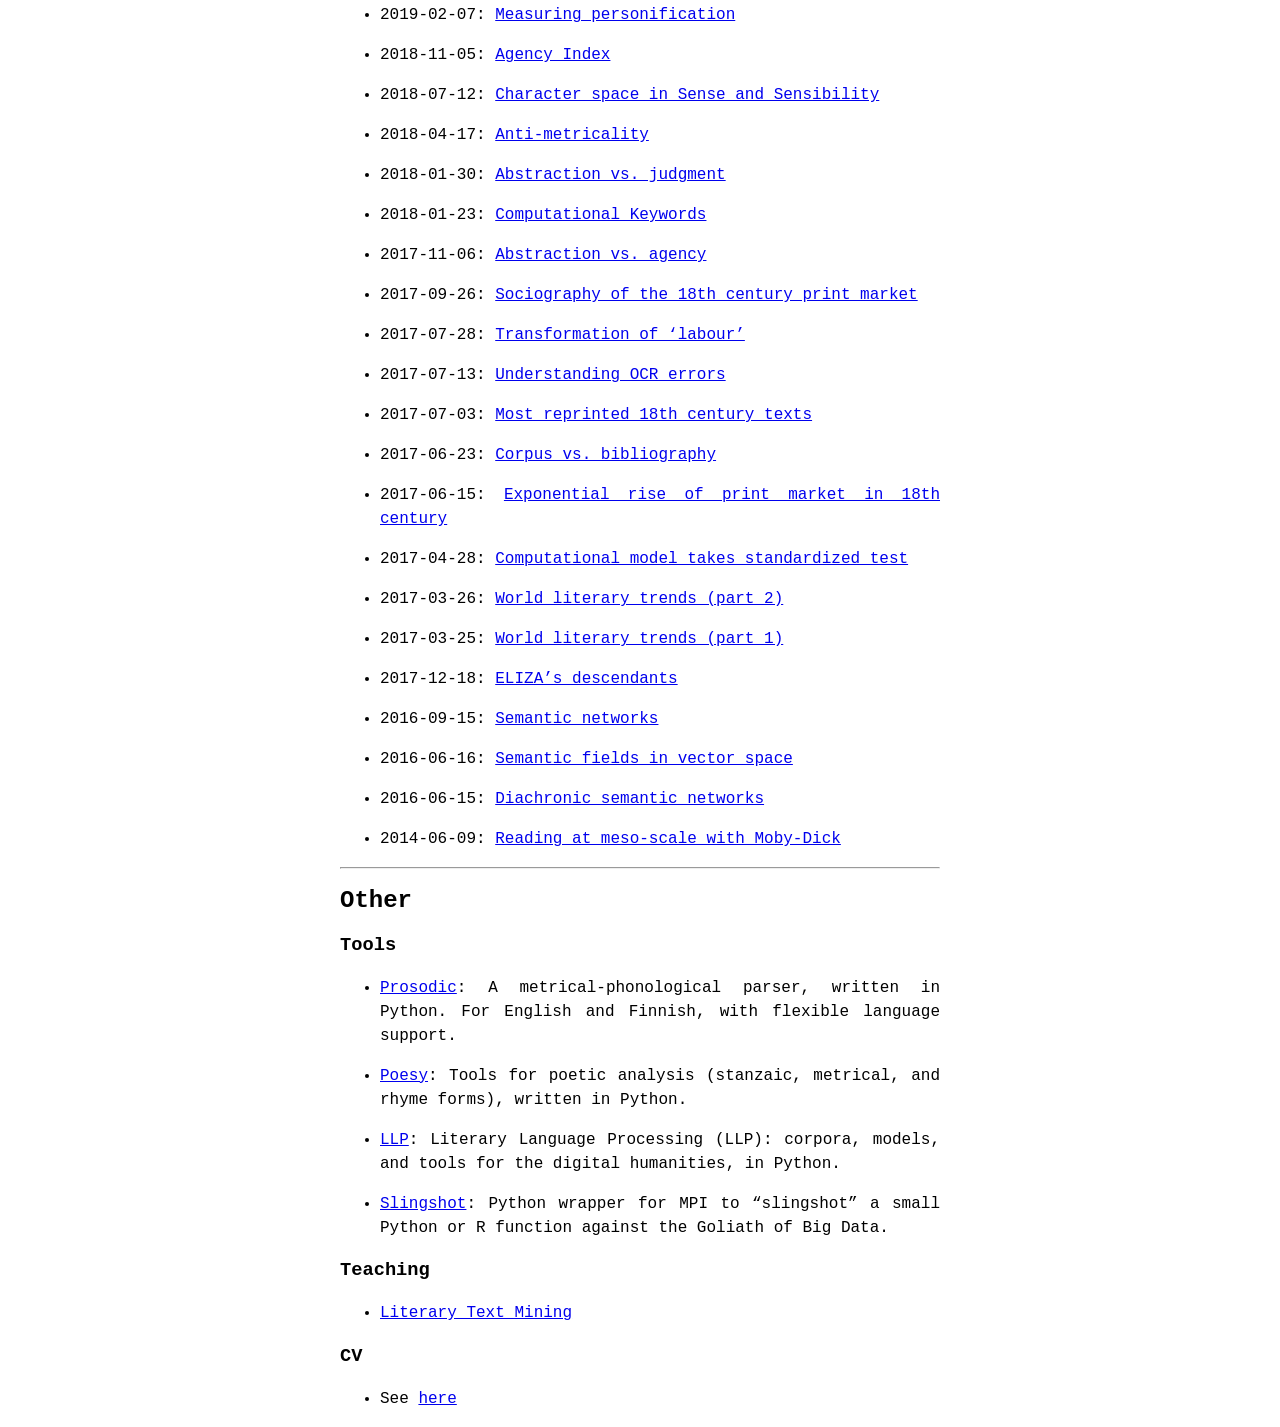
==== commit 18613d88: "updates" ====
--- a/index.html
+++ b/index.html
@@ -29,14 +29,14 @@
 <body>
     <div id="content">
         <h1 id="ryan-heuser">Ryan Heuser</h1>
-<p><img src="assets/profile2021-4.png" width="200" height="200" /></p>
+<p><img src="assets/profile2021-4.png" width="200" height="200" style="border:1px solid black" /></p>
 <ul>
-<li>email: <a href="mailto:rj416@cam.ac.uk">rj416@cam.ac.uk</a> (work) / <a href="mailto:ryan@ryanheuser.org">ryan@ryanheuser.org</a> (home)</li>
+<li>email: <a href="mailto:rj416@cam.ac.uk">rj416@cam.ac.uk</a></li>
 <li>mail: King’s College, King’s Parade, Cambridge, CB2 1ST, UK</li>
 <li>twitter: @<a href="https://twitter.com/quadrismegistus">quadrismegistus</a></li>
 </ul>
 <h2 id="about-me">About me</h2>
-<p>I am <a href="https://www.kings.cam.ac.uk/research/fellows/ryan-heuser">Junior Research Fellow in ‘Immateriality’ at King’s College, Cambridge</a>, where I study English literature and the digital humanities. My work brings computational methods of text analysis to the study of literature and its history. I work on changes in literary language across the modern period; on historical semantics; computational poetics; literary geography; and the theory and methods of the digital humanities more broadly. I recently received my PhD in English from Stanford University, where I was a founding member of the Stanford Literary Lab and its Associate Research Director from 2011 to 2015. You can also find me on <a href="http://twitter.com/quadrismegistus">Twitter</a>; <a href="http://github.com/quadrismegistus">Github</a>; <a href="https://scholar.google.com/citations?user=EEy82P4AAAAJ">Google Scholar</a>; <a href="https://cambridge.academia.edu/RyanHeuser">Academia.edu</a>; or by email at <a href="mailto:rj416@cam.ac.uk">rj416@cam.ac.uk</a>.</p>
+<p>I am a <a href="https://www.kings.cam.ac.uk/research/fellows/ryan-heuser">Junior Research Fellow in King’s College, Cambridge</a>, where I study English literature and the digital humanities. My work brings computational methods of text analysis to the study of literature and its history. I work on changes in literary language across the modern period; on historical semantics; computational poetics; literary geography; and the theory and methods of the digital humanities more broadly. I recently received my PhD in English from Stanford University, where I was a founding member of the Stanford Literary Lab and its Associate Research Director from 2011 to 2015. You can also find me on <a href="http://twitter.com/quadrismegistus">Twitter</a>; <a href="http://github.com/quadrismegistus">Github</a>; <a href="https://scholar.google.com/citations?user=EEy82P4AAAAJ">Google Scholar</a>; or by email at <a href="mailto:rj416@cam.ac.uk">rj416@cam.ac.uk</a>.</p>
 <h2 id="book-projects">Book projects</h2>
 <h3 id="abstraction-a-literary-history"><em>Abstraction: A Literary History</em></h3>
 <p>My first book project, <em>Abstraction: A Literary History</em>, traces a slow-moving rise and fall in abstract language across centuries of literary history. Mixing close and distant reading, the book uncovers how these changes in literary semantics mediate changes in social organization. I focus on three literary forms of abstract language: ‘abstract style’, in the syntactic symmetries and semantic formulae of the periodical essay; ‘abstract persons’, in the personified abstractions of the mid-century ode; and ‘abstract realism’, in the “tell, don’t show” narration of the early realist novel. Through this history and framework, the book also aims to recuperate abstraction as both a method and an object of literary study.</p>
@@ -117,7 +117,7 @@
 </ul>
 <h3 id="cv">CV</h3>
 <ul>
-<li>See <a href="cv">here</a></li>
+<li>See <a href="assets/CV-2021-V5.pdf">here</a></li>
 </ul>
 
     </div>
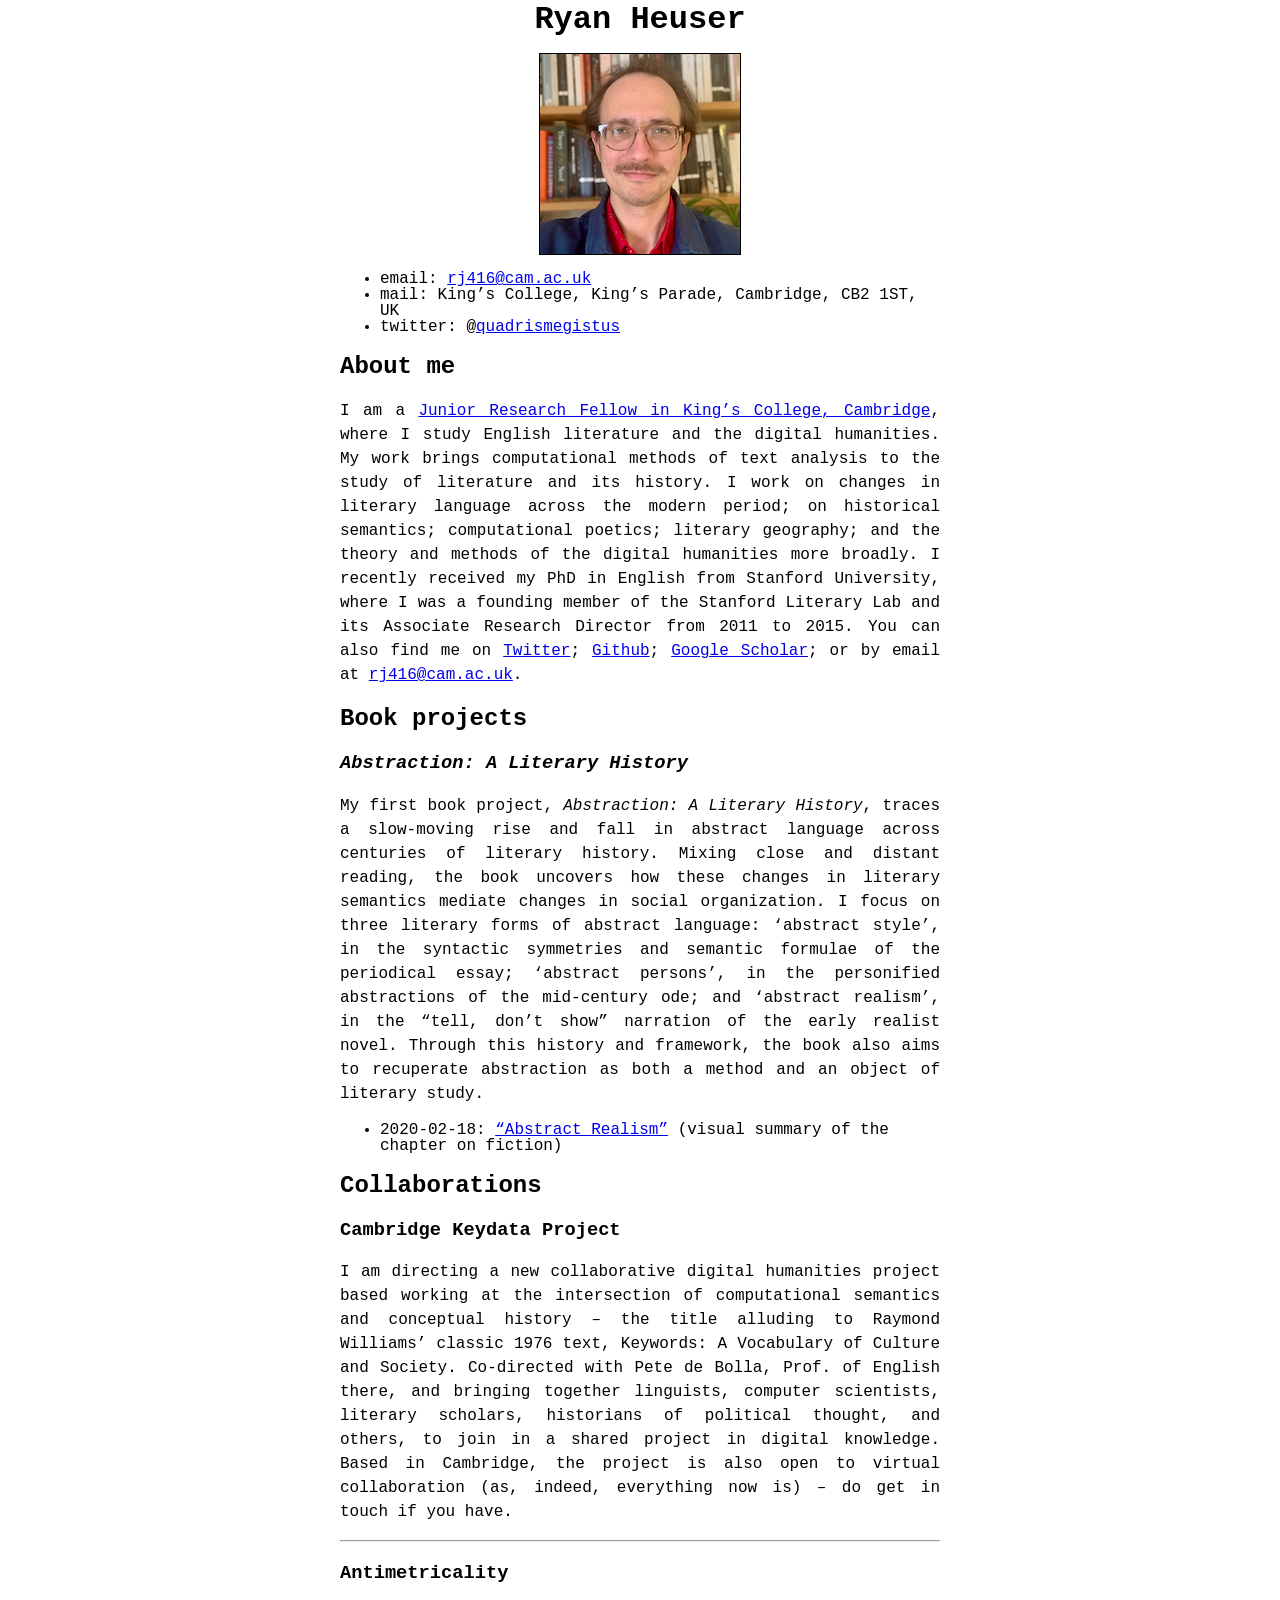
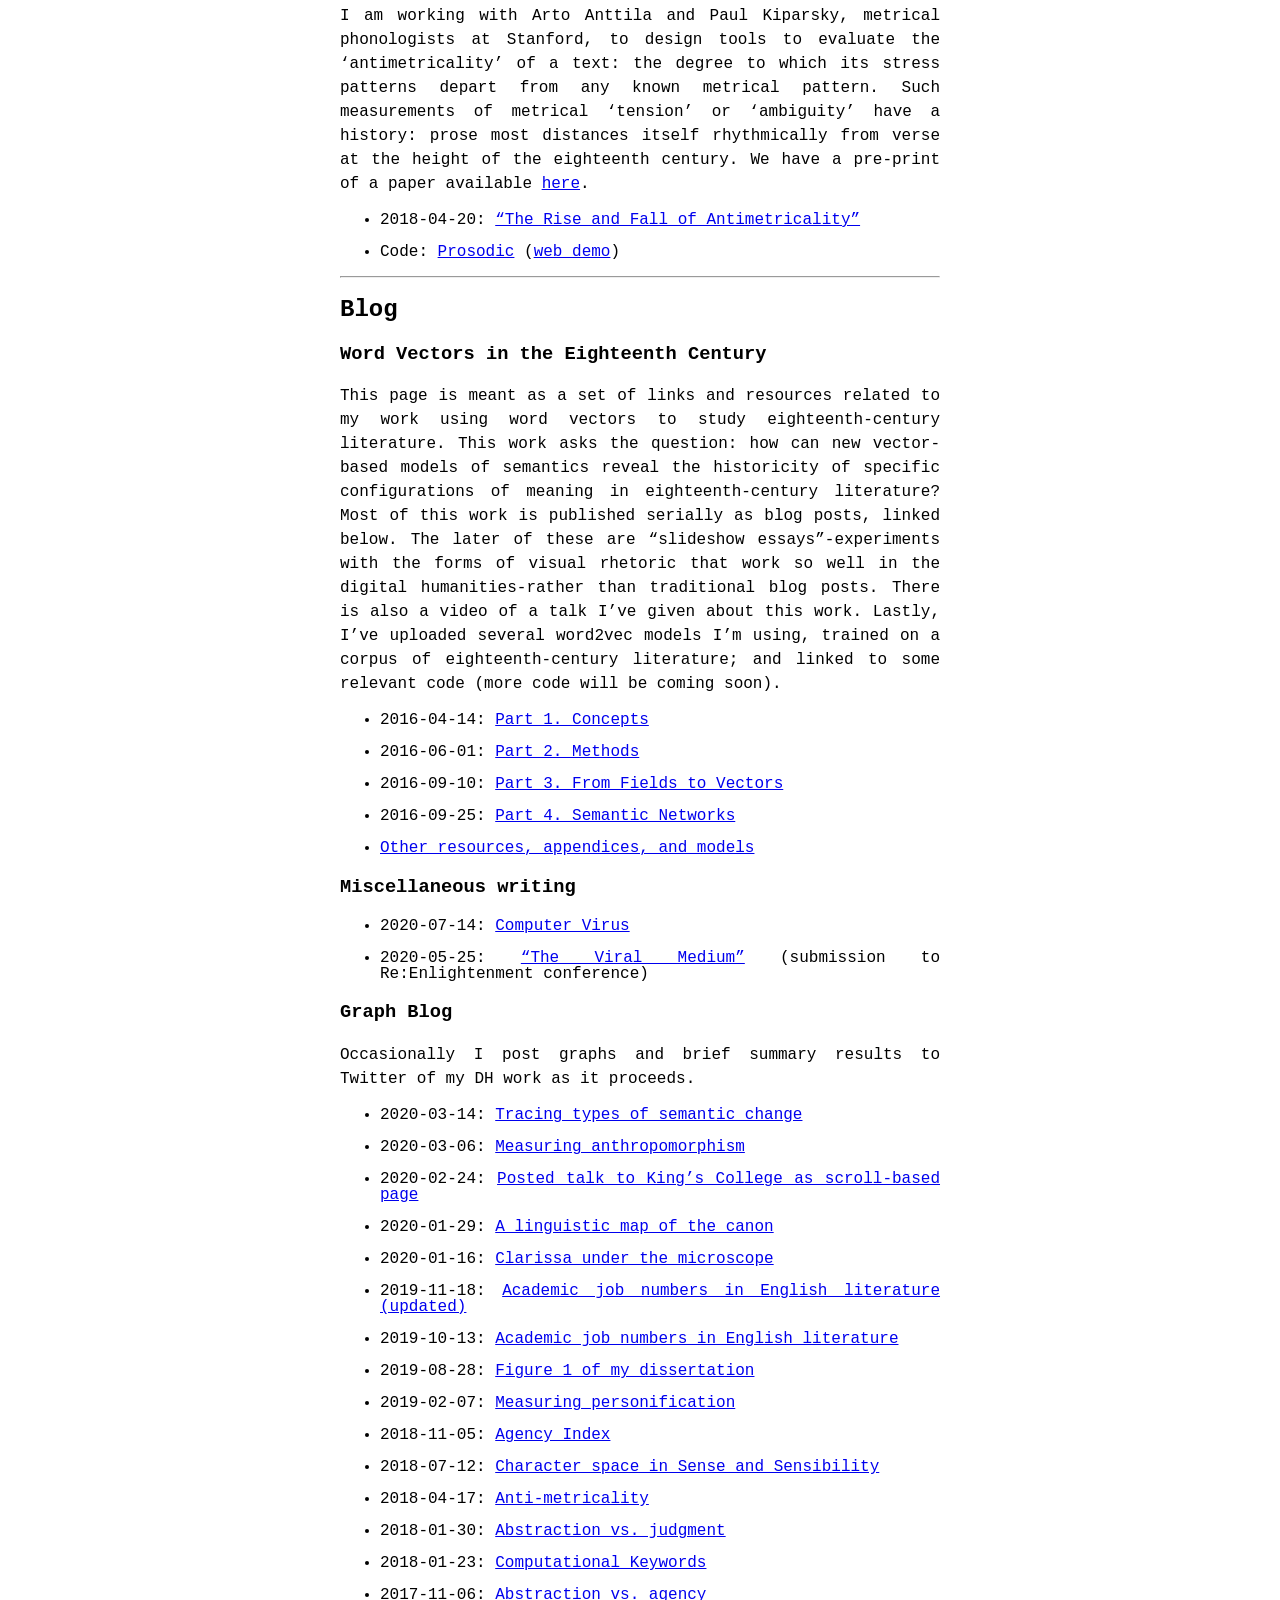
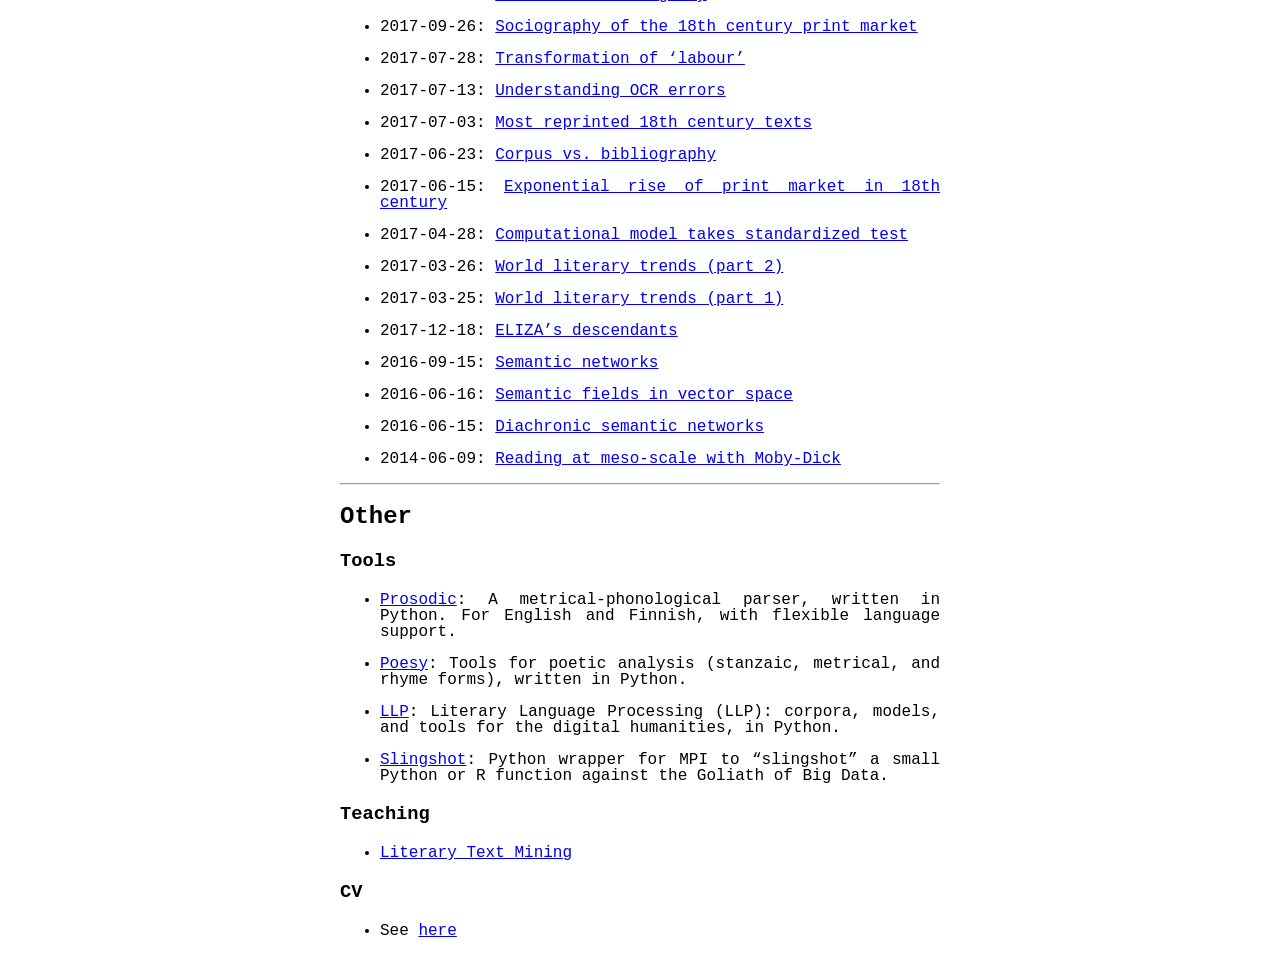
==== commit 1bb7bec6: "updates" ====
--- a/index.html
+++ b/index.html
@@ -22,6 +22,11 @@
     }
 
     p { text-align: justify }
+    li {
+    margin: 0;
+    padding: 0;
+    line-height:1em;
+}
 
     </style>
     <title>Ryan Heuser</title>
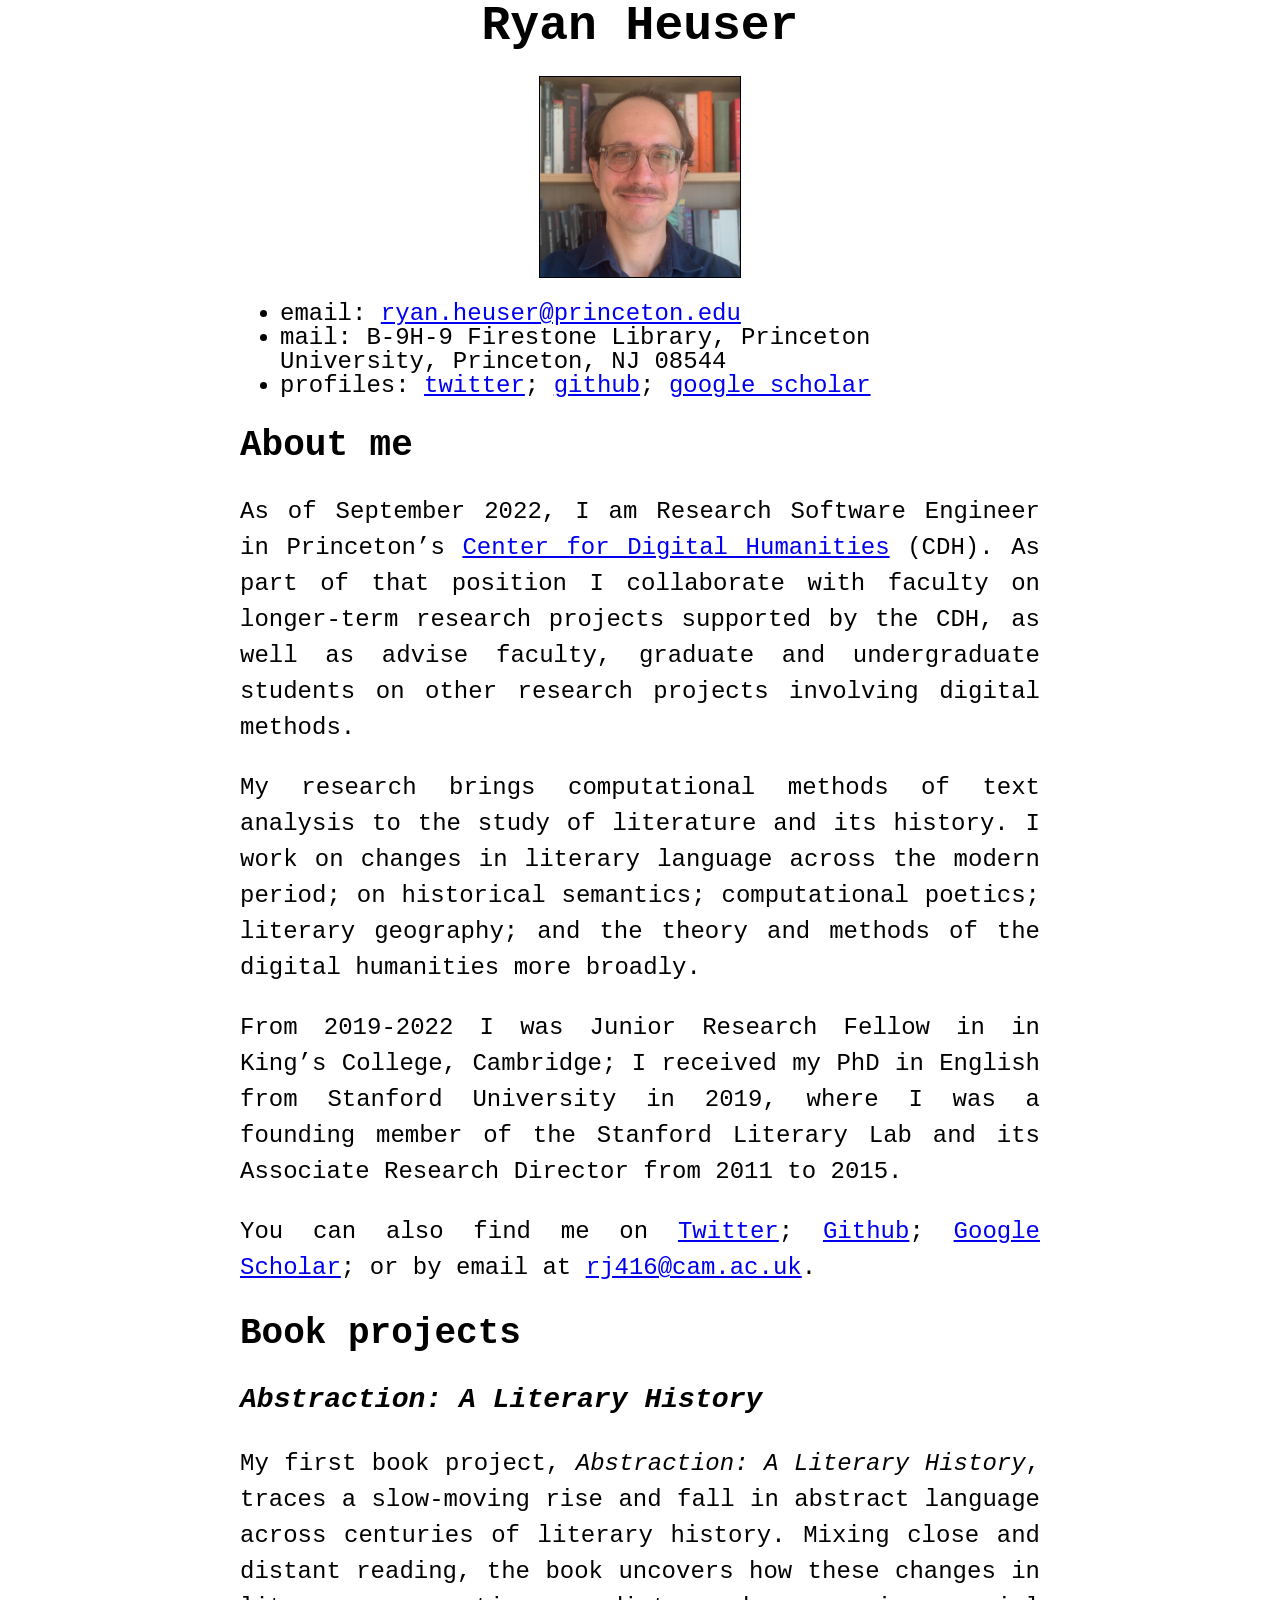
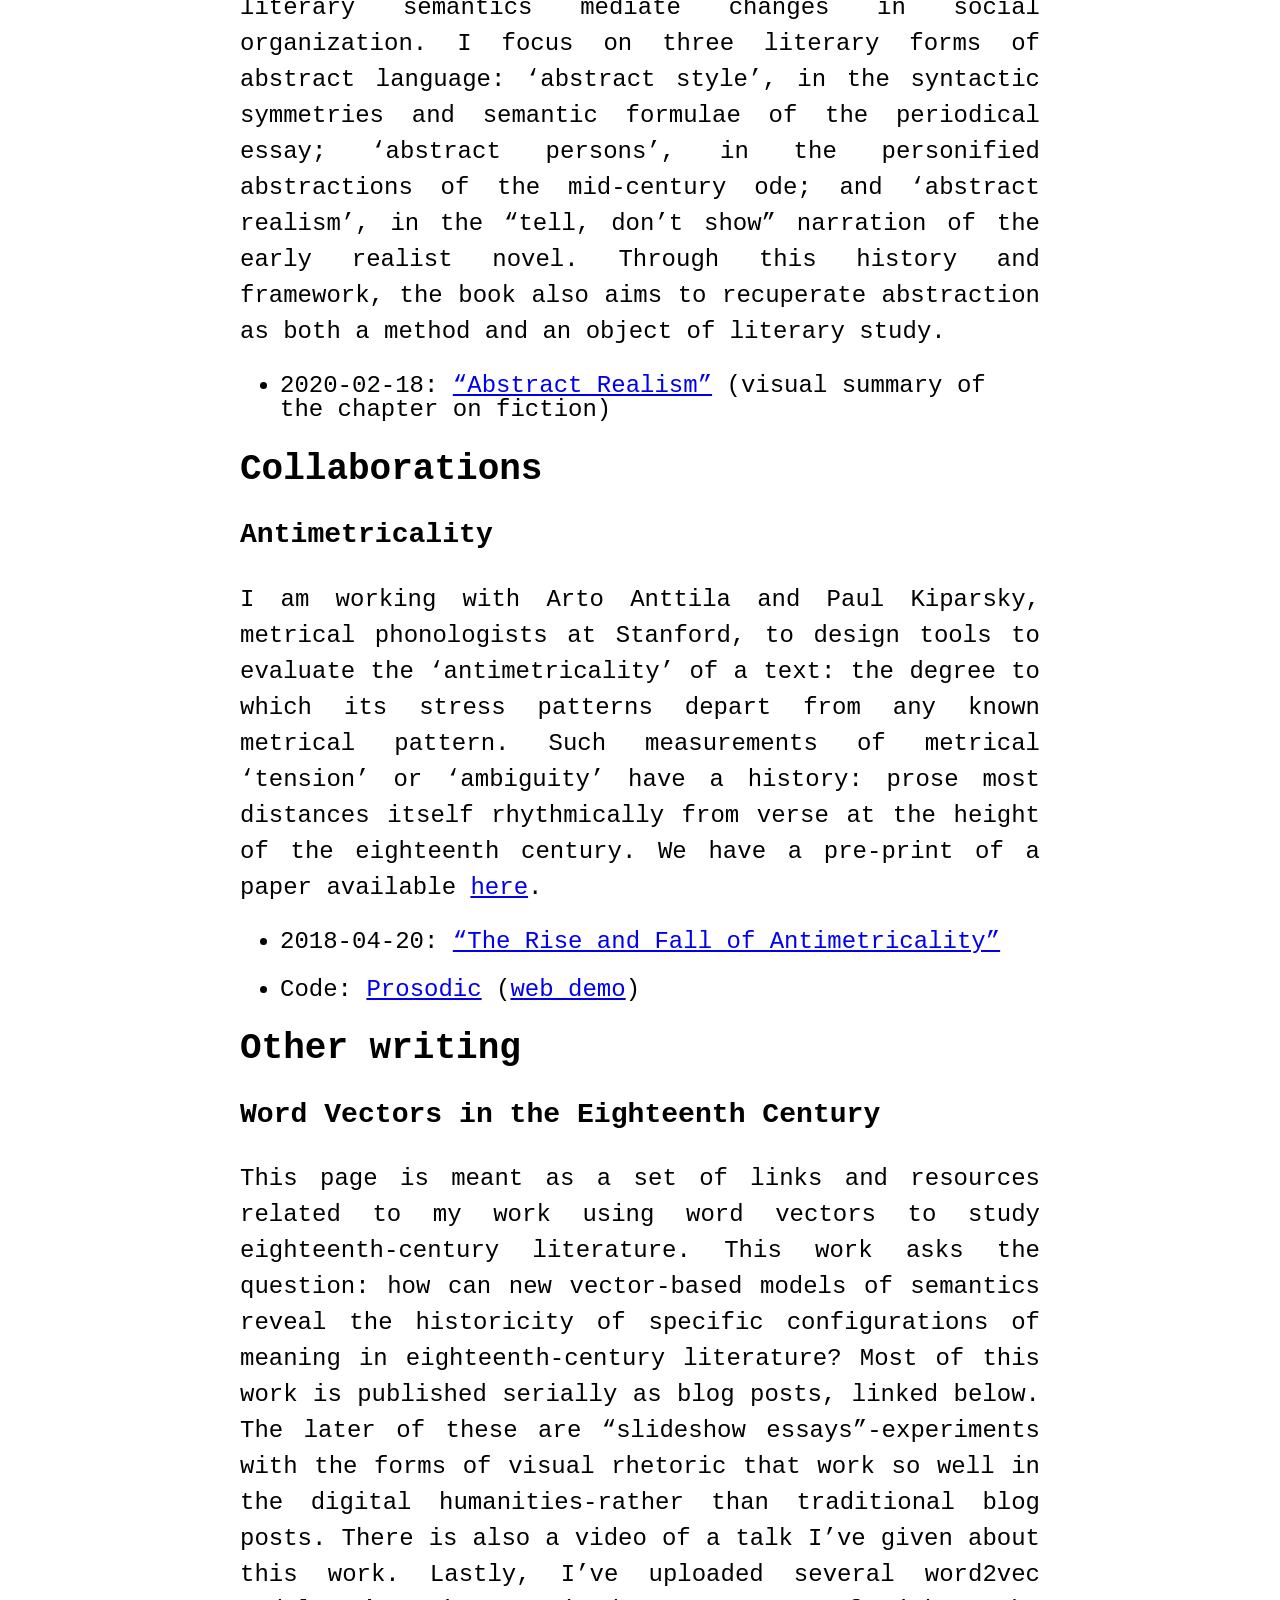
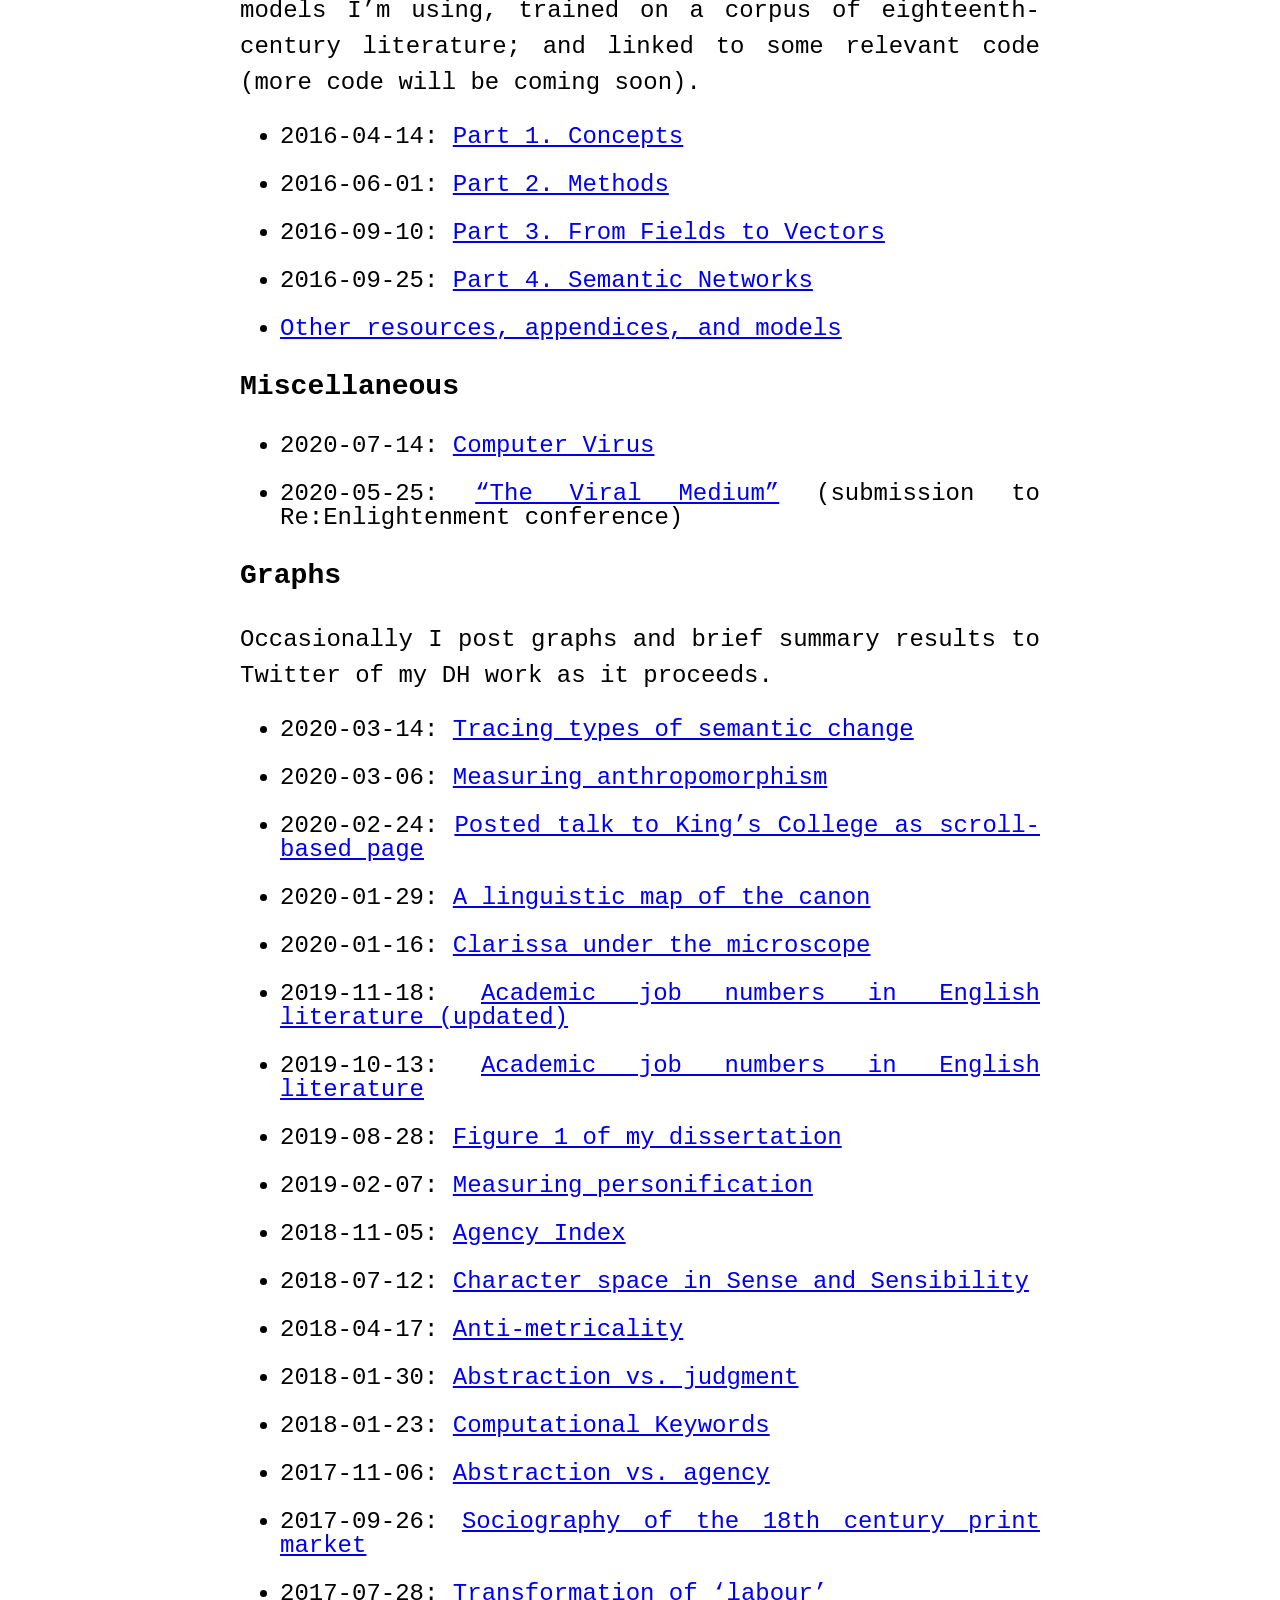
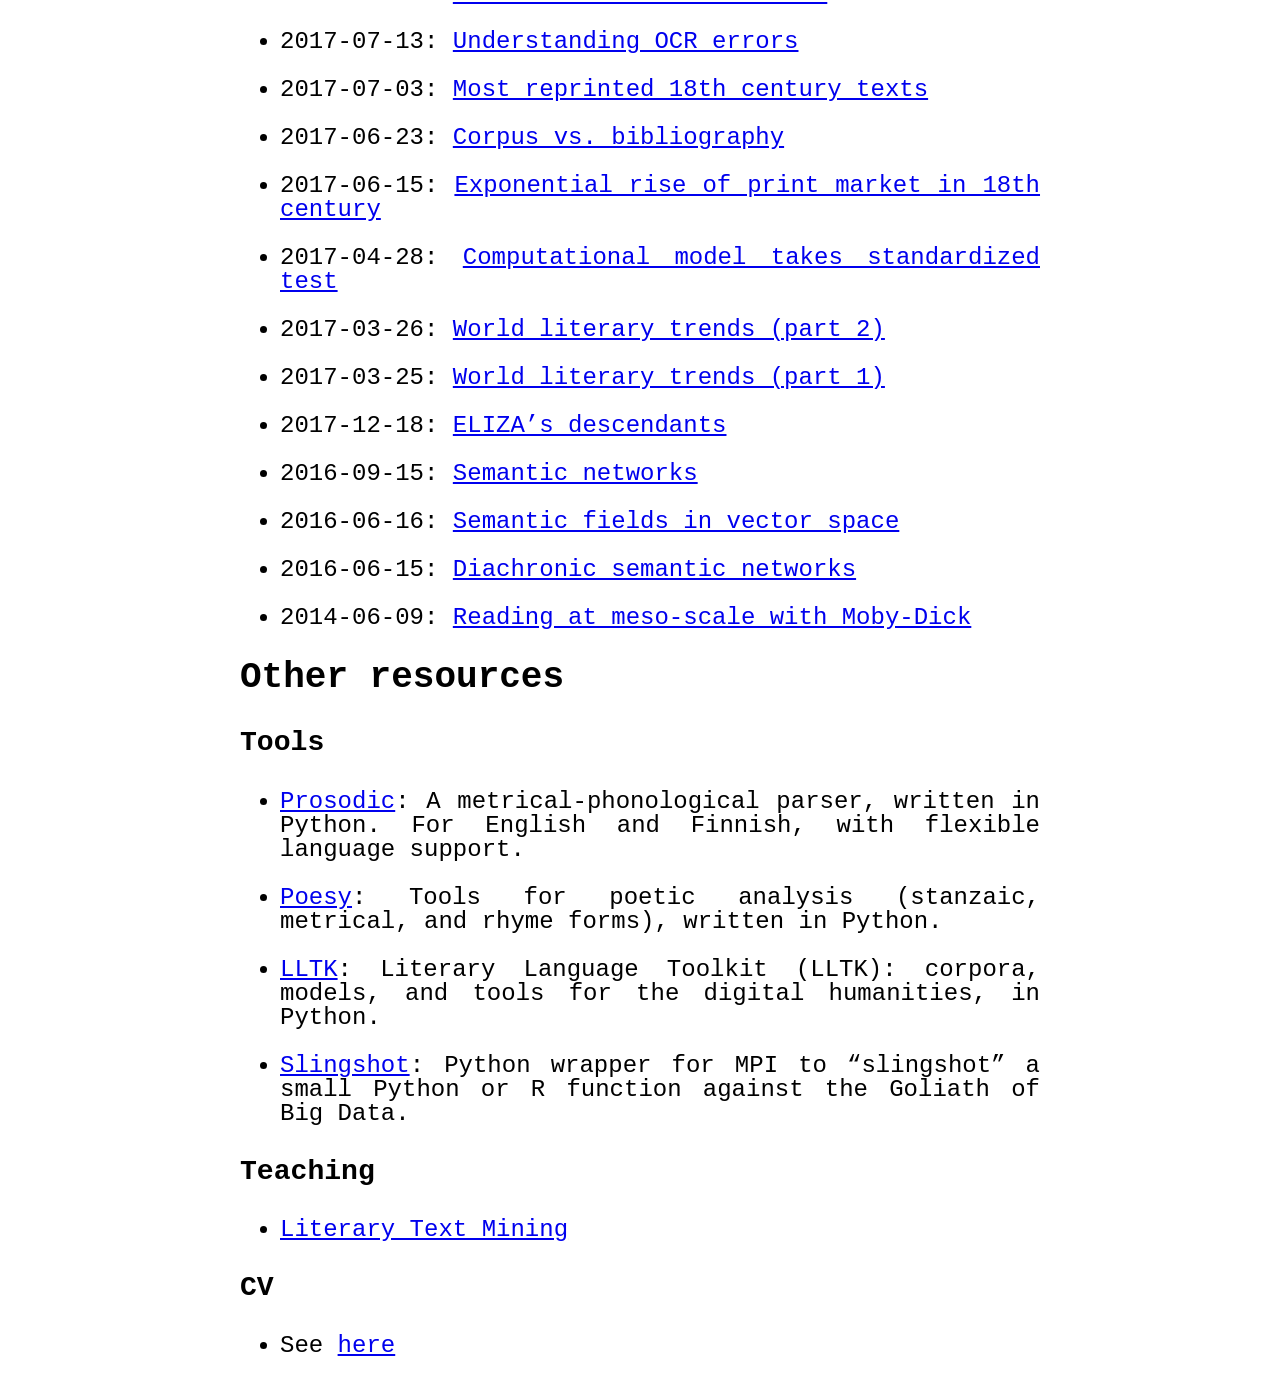
==== commit 44904381: "updates" ====
--- a/index.html
+++ b/index.html
@@ -4,125 +4,256 @@
     <meta name="viewport" content="width=device-width, initial-scale=1.0">
 
     <style type='text/css'>
-    body {
-        font-family:'Baskerville', 'Libre Baskerville','Courier New', Courier, monospace;
-        /* text-align:center; */
-        /* font-size:1.1em; */
-        line-height: 1.5em;
+        body {
+            font-family:'Baskerville', 'Libre Baskerville','Courier New', Courier, monospace;
+            /* text-align:center; */
+            font-size:1.5em;
+            line-height: 1.5em;
+        }
+        img {
+            display: block;
+            margin: 0 auto;
+            width: 200px;
+        }
+        h1 { text-align: center;}
+        #content {
+            max-width:800px;
+            margin: 0 auto;
+        }
+    
+        p { text-align: justify }
+        li {
+        margin: 0;
+        padding: 0;
+        line-height:1em;
     }
-    img {
-        display: block;
-        margin: 0 auto;
-        width: 200px;
-    }
-    h1 { text-align: center;}
-    #content {
-        max-width:600px;
-        margin: 0 auto;
-    }
-
-    p { text-align: justify }
-    li {
-    margin: 0;
-    padding: 0;
-    line-height:1em;
-}
-
-    </style>
+    
+        </style>
     <title>Ryan Heuser</title>
 </head>
 <body>
     <div id="content">
         <h1 id="ryan-heuser">Ryan Heuser</h1>
-<p><img src="assets/profile2021-4.png" width="200" height="200" style="border:1px solid black" /></p>
-<ul>
-<li>email: <a href="mailto:rj416@cam.ac.uk">rj416@cam.ac.uk</a></li>
-<li>mail: King’s College, King’s Parade, Cambridge, CB2 1ST, UK</li>
-<li>twitter: @<a href="https://twitter.com/quadrismegistus">quadrismegistus</a></li>
+<p><img src="assets/blueshirtpic-small.jpg" width="200" height="200" style="border:1px solid black" /></p>
+<ul>
+<li>email: <a
+href="mailto:ryan.heuser@princeton.edu">ryan.heuser@princeton.edu</a></li>
+<li>mail: B-9H-9 Firestone Library, Princeton University, Princeton, NJ
+08544</li>
+<li>profiles: <a href="https://twitter.com/quadrismegistus">twitter</a>;
+<a href="https://github.com/quadrismegistus">github</a>; <a
+href="https://scholar.google.com/citations?user=EEy82P4AAAAJ">google
+scholar</a></li>
 </ul>
 <h2 id="about-me">About me</h2>
-<p>I am a <a href="https://www.kings.cam.ac.uk/research/fellows/ryan-heuser">Junior Research Fellow in King’s College, Cambridge</a>, where I study English literature and the digital humanities. My work brings computational methods of text analysis to the study of literature and its history. I work on changes in literary language across the modern period; on historical semantics; computational poetics; literary geography; and the theory and methods of the digital humanities more broadly. I recently received my PhD in English from Stanford University, where I was a founding member of the Stanford Literary Lab and its Associate Research Director from 2011 to 2015. You can also find me on <a href="http://twitter.com/quadrismegistus">Twitter</a>; <a href="http://github.com/quadrismegistus">Github</a>; <a href="https://scholar.google.com/citations?user=EEy82P4AAAAJ">Google Scholar</a>; or by email at <a href="mailto:rj416@cam.ac.uk">rj416@cam.ac.uk</a>.</p>
+<p>As of September 2022, I am Research Software Engineer in Princeton’s
+<a href="https://cdh.princeton.edu/">Center for Digital Humanities</a>
+(CDH). As part of that position I collaborate with faculty on
+longer-term research projects supported by the CDH, as well as advise
+faculty, graduate and undergraduate students on other research projects
+involving digital methods.</p>
+<p>My research brings computational methods of text analysis to the
+study of literature and its history. I work on changes in literary
+language across the modern period; on historical semantics;
+computational poetics; literary geography; and the theory and methods of
+the digital humanities more broadly.</p>
+<p>From 2019-2022 I was Junior Research Fellow in in King’s College,
+Cambridge; I received my PhD in English from Stanford University in
+2019, where I was a founding member of the Stanford Literary Lab and its
+Associate Research Director from 2011 to 2015.</p>
+<p>You can also find me on <a
+href="http://twitter.com/quadrismegistus">Twitter</a>; <a
+href="http://github.com/quadrismegistus">Github</a>; <a
+href="https://scholar.google.com/citations?user=EEy82P4AAAAJ">Google
+Scholar</a>; or by email at <a
+href="mailto:rj416@cam.ac.uk">rj416@cam.ac.uk</a>.</p>
 <h2 id="book-projects">Book projects</h2>
-<h3 id="abstraction-a-literary-history"><em>Abstraction: A Literary History</em></h3>
-<p>My first book project, <em>Abstraction: A Literary History</em>, traces a slow-moving rise and fall in abstract language across centuries of literary history. Mixing close and distant reading, the book uncovers how these changes in literary semantics mediate changes in social organization. I focus on three literary forms of abstract language: ‘abstract style’, in the syntactic symmetries and semantic formulae of the periodical essay; ‘abstract persons’, in the personified abstractions of the mid-century ode; and ‘abstract realism’, in the “tell, don’t show” narration of the early realist novel. Through this history and framework, the book also aims to recuperate abstraction as both a method and an object of literary study.</p>
-<ul>
-<li>2020-02-18: <a href="talks/kingscollege2020">“Abstract Realism”</a> (visual summary of the chapter on fiction)</li>
+<h3 id="abstraction-a-literary-history"><em>Abstraction: A Literary
+History</em></h3>
+<p>My first book project, <em>Abstraction: A Literary History</em>,
+traces a slow-moving rise and fall in abstract language across centuries
+of literary history. Mixing close and distant reading, the book uncovers
+how these changes in literary semantics mediate changes in social
+organization. I focus on three literary forms of abstract language:
+‘abstract style’, in the syntactic symmetries and semantic formulae of
+the periodical essay; ‘abstract persons’, in the personified
+abstractions of the mid-century ode; and ‘abstract realism’, in the
+“tell, don’t show” narration of the early realist novel. Through this
+history and framework, the book also aims to recuperate abstraction as
+both a method and an object of literary study.</p>
+<ul>
+<li>2020-02-18: <a href="talks/kingscollege2020">“Abstract Realism”</a>
+(visual summary of the chapter on fiction)</li>
 </ul>
 <h2 id="collaborations">Collaborations</h2>
-<h3 id="cambridge-keydata-project">Cambridge Keydata Project</h3>
-<p>I am directing a new collaborative digital humanities project based working at the intersection of computational semantics and conceptual history – the title alluding to Raymond Williams’ classic 1976 text, Keywords: A Vocabulary of Culture and Society. Co-directed with Pete de Bolla, Prof. of English there, and bringing together linguists, computer scientists, literary scholars, historians of political thought, and others, to join in a shared project in digital knowledge. Based in Cambridge, the project is also open to virtual collaboration (as, indeed, everything now is) – do get in touch if you have.</p>
-<hr />
 <h3 id="antimetricality">Antimetricality</h3>
-<p>I am working with Arto Anttila and Paul Kiparsky, metrical phonologists at Stanford, to design tools to evaluate the ‘antimetricality’ of a text: the degree to which its stress patterns depart from any known metrical pattern. Such measurements of metrical ‘tension’ or ‘ambiguity’ have a history: prose most distances itself rhythmically from verse at the height of the eighteenth century. We have a pre-print of a paper available <a href="https://web.stanford.edu/~kiparsky/Papers/Antimetricality-Draft-2018-04-20.pdf">here</a>.</p>
-<ul>
-<li><p>2018-04-20: <a href="https://web.stanford.edu/~kiparsky/Papers/Antimetricality-Draft-2018-04-20.pdf">“The Rise and Fall of Antimetricality”</a></p></li>
-<li><p>Code: <a href="http://github.com/quadrismegistus/prosodic">Prosodic</a> (<a href="http://prosodic.stanford.edu">web demo</a>)</p></li>
-</ul>
-<hr />
-<h2 id="blog">Blog</h2>
-<h3 id="word-vectors-in-the-eighteenth-century">Word Vectors in the Eighteenth Century</h3>
-<p>This page is meant as a set of links and resources related to my work using word vectors to study eighteenth-century literature. This work asks the question: how can new vector-based models of semantics reveal the historicity of specific configurations of meaning in eighteenth-century literature? Most of this work is published serially as blog posts, linked below. The later of these are “slideshow essays”-experiments with the forms of visual rhetoric that work so well in the digital humanities-rather than traditional blog posts. There is also a video of a talk I’ve given about this work. Lastly, I’ve uploaded several word2vec models I’m using, trained on a corpus of eighteenth-century literature; and linked to some relevant code (more code will be coming soon).</p>
-<ul>
-<li><p>2016-04-14: <a href="word-vectors-1">Part 1. Concepts</a></p></li>
+<p>I am working with Arto Anttila and Paul Kiparsky, metrical
+phonologists at Stanford, to design tools to evaluate the
+‘antimetricality’ of a text: the degree to which its stress patterns
+depart from any known metrical pattern. Such measurements of metrical
+‘tension’ or ‘ambiguity’ have a history: prose most distances itself
+rhythmically from verse at the height of the eighteenth century. We have
+a pre-print of a paper available <a
+href="https://web.stanford.edu/~kiparsky/Papers/Antimetricality-Draft-2018-04-20.pdf">here</a>.</p>
+<ul>
+<li><p>2018-04-20: <a
+href="https://web.stanford.edu/~kiparsky/Papers/Antimetricality-Draft-2018-04-20.pdf">“The
+Rise and Fall of Antimetricality”</a></p></li>
+<li><p>Code: <a
+href="http://github.com/quadrismegistus/prosodic">Prosodic</a> (<a
+href="http://prosodic.stanford.edu">web demo</a>)</p></li>
+</ul>
+<h2 id="other-writing">Other writing</h2>
+<h3 id="word-vectors-in-the-eighteenth-century">Word Vectors in the
+Eighteenth Century</h3>
+<p>This page is meant as a set of links and resources related to my work
+using word vectors to study eighteenth-century literature. This work
+asks the question: how can new vector-based models of semantics reveal
+the historicity of specific configurations of meaning in
+eighteenth-century literature? Most of this work is published serially
+as blog posts, linked below. The later of these are “slideshow
+essays”-experiments with the forms of visual rhetoric that work so well
+in the digital humanities-rather than traditional blog posts. There is
+also a video of a talk I’ve given about this work. Lastly, I’ve uploaded
+several word2vec models I’m using, trained on a corpus of
+eighteenth-century literature; and linked to some relevant code (more
+code will be coming soon).</p>
+<ul>
+<li><p>2016-04-14: <a href="word-vectors-1">Part 1.
+Concepts</a></p></li>
 <li><p>2016-06-01: <a href="word-vectors-2">Part 2. Methods</a></p></li>
-<li><p>2016-09-10: <a href="word-vectors-3">Part 3. From Fields to Vectors</a></p></li>
-<li><p>2016-09-25: <a href="word-vectors-4">Part 4. Semantic Networks</a></p></li>
-<li><p><a href="word-vectors">Other resources, appendices, and models</a></p></li>
-</ul>
-<h3 id="miscellaneous-writing">Miscellaneous writing</h3>
-<ul>
-<li><p>2020-07-14: <a href="drafts/computer-virus">Computer Virus</a></p></li>
-<li><p>2020-05-25: <a href="drafts/viral-medium">“The Viral Medium”</a> (submission to Re:Enlightenment conference)</p></li>
-</ul>
-<h3 id="graph-blog">Graph Blog</h3>
-<p>Occasionally I post graphs and brief summary results to Twitter of my DH work as it proceeds.</p>
-<ul>
-<li><p>2020-03-14: <a href="https://twitter.com/quadrismegistus/status/1238796150272122880">Tracing types of semantic change</a></p></li>
-<li><p>2020-03-06: <a href="https://twitter.com/quadrismegistus/status/1235614699145826304">Measuring anthropomorphism</a></p></li>
-<li><p>2020-02-24: <a href="https://twitter.com/quadrismegistus/status/1231914513164832768">Posted talk to King’s College as scroll-based page</a></p></li>
-<li><p>2020-01-29: <a href="https://twitter.com/quadrismegistus/status/1222560503144296450">A linguistic map of the canon</a></p></li>
-<li><p>2020-01-16: <a href="https://twitter.com/quadrismegistus/status/1217809468316168194">Clarissa under the microscope</a></p></li>
-<li><p>2019-11-18: <a href="https://twitter.com/quadrismegistus/status/1217809468316168194">Academic job numbers in English literature (updated)</a></p></li>
-<li><p>2019-10-13: <a href="https://twitter.com/quadrismegistus/status/1183433276658274304">Academic job numbers in English literature</a></p></li>
-<li><p>2019-08-28: <a href="https://twitter.com/quadrismegistus/status/1166515794055815168">Figure 1 of my dissertation</a></p></li>
-<li><p>2019-02-07: <a href="https://twitter.com/quadrismegistus/status/1093630109863403521">Measuring personification</a></p></li>
-<li><p>2018-11-05: <a href="https://twitter.com/quadrismegistus/status/1059305496211931136">Agency Index</a></p></li>
-<li><p>2018-07-12: <a href="https://twitter.com/quadrismegistus/status/1017526110051942400">Character space in Sense and Sensibility</a></p></li>
-<li><p>2018-04-17: <a href="https://twitter.com/quadrismegistus/status/986025832660389890">Anti-metricality</a></p></li>
-<li><p>2018-01-30: <a href="https://twitter.com/quadrismegistus/status/958237374680522752">Abstraction vs. judgment</a></p></li>
-<li><p>2018-01-23: <a href="https://twitter.com/quadrismegistus/status/955857511176744960">Computational Keywords</a></p></li>
-<li><p>2017-11-06: <a href="https://twitter.com/quadrismegistus/status/927620289604632577">Abstraction vs. agency</a></p></li>
-<li><p>2017-09-26: <a href="https://twitter.com/quadrismegistus/status/912747794347077632">Sociography of the 18th century print market</a></p></li>
-<li><p>2017-07-28: <a href="https://twitter.com/quadrismegistus/status/890791583066447872">Transformation of ‘labour’</a></p></li>
-<li><p>2017-07-13: <a href="https://twitter.com/quadrismegistus/status/885326014607314945">Understanding OCR errors</a></p></li>
-<li><p>2017-07-03: <a href="https://twitter.com/quadrismegistus/status/881961427933683712">Most reprinted 18th century texts</a></p></li>
-<li><p>2017-06-23: <a href="https://twitter.com/quadrismegistus/status/878326876283879425">Corpus vs. bibliography</a></p></li>
-<li><p>2017-06-15: <a href="https://twitter.com/quadrismegistus/status/875431247664693248">Exponential rise of print market in 18th century</a></p></li>
-<li><p>2017-04-28: <a href="https://twitter.com/quadrismegistus/status/857763794965200897">Computational model takes standardized test</a></p></li>
-<li><p>2017-03-26: <a href="https://twitter.com/quadrismegistus/status/846105045238112256">World literary trends (part 2)</a></p></li>
-<li><p>2017-03-25: <a href="https://twitter.com/quadrismegistus/status/845490026523734016">World literary trends (part 1)</a></p></li>
-<li><p>2017-12-18: <a href="https://twitter.com/quadrismegistus/status/810297451500421121">ELIZA’s descendants</a></p></li>
-<li><p>2016-09-15: <a href="https://twitter.com/quadrismegistus/status/776474009533763584">Semantic networks</a></p></li>
-<li><p>2016-06-16: <a href="https://twitter.com/quadrismegistus/status/743267734188785664">Semantic fields in vector space</a></p></li>
-<li><p>2016-06-15: <a href="https://twitter.com/quadrismegistus/status/743267734188785664">Diachronic semantic networks</a></p></li>
-<li><p>2014-06-09: <a href="https://twitter.com/quadrismegistus/status/476080285113532417">Reading at meso-scale with Moby-Dick</a></p></li>
-</ul>
-<hr />
-<h2 id="other">Other</h2>
+<li><p>2016-09-10: <a href="word-vectors-3">Part 3. From Fields to
+Vectors</a></p></li>
+<li><p>2016-09-25: <a href="word-vectors-4">Part 4. Semantic
+Networks</a></p></li>
+<li><p><a href="word-vectors">Other resources, appendices, and
+models</a></p></li>
+</ul>
+<h3 id="miscellaneous">Miscellaneous</h3>
+<ul>
+<li><p>2020-07-14: <a href="drafts/computer-virus">Computer
+Virus</a></p></li>
+<li><p>2020-05-25: <a href="drafts/viral-medium">“The Viral Medium”</a>
+(submission to Re:Enlightenment conference)</p></li>
+</ul>
+<h3 id="graphs">Graphs</h3>
+<p>Occasionally I post graphs and brief summary results to Twitter of my
+DH work as it proceeds.</p>
+<ul>
+<li><p>2020-03-14: <a
+href="https://twitter.com/quadrismegistus/status/1238796150272122880">Tracing
+types of semantic change</a></p></li>
+<li><p>2020-03-06: <a
+href="https://twitter.com/quadrismegistus/status/1235614699145826304">Measuring
+anthropomorphism</a></p></li>
+<li><p>2020-02-24: <a
+href="https://twitter.com/quadrismegistus/status/1231914513164832768">Posted
+talk to King’s College as scroll-based page</a></p></li>
+<li><p>2020-01-29: <a
+href="https://twitter.com/quadrismegistus/status/1222560503144296450">A
+linguistic map of the canon</a></p></li>
+<li><p>2020-01-16: <a
+href="https://twitter.com/quadrismegistus/status/1217809468316168194">Clarissa
+under the microscope</a></p></li>
+<li><p>2019-11-18: <a
+href="https://twitter.com/quadrismegistus/status/1217809468316168194">Academic
+job numbers in English literature (updated)</a></p></li>
+<li><p>2019-10-13: <a
+href="https://twitter.com/quadrismegistus/status/1183433276658274304">Academic
+job numbers in English literature</a></p></li>
+<li><p>2019-08-28: <a
+href="https://twitter.com/quadrismegistus/status/1166515794055815168">Figure
+1 of my dissertation</a></p></li>
+<li><p>2019-02-07: <a
+href="https://twitter.com/quadrismegistus/status/1093630109863403521">Measuring
+personification</a></p></li>
+<li><p>2018-11-05: <a
+href="https://twitter.com/quadrismegistus/status/1059305496211931136">Agency
+Index</a></p></li>
+<li><p>2018-07-12: <a
+href="https://twitter.com/quadrismegistus/status/1017526110051942400">Character
+space in Sense and Sensibility</a></p></li>
+<li><p>2018-04-17: <a
+href="https://twitter.com/quadrismegistus/status/986025832660389890">Anti-metricality</a></p></li>
+<li><p>2018-01-30: <a
+href="https://twitter.com/quadrismegistus/status/958237374680522752">Abstraction
+vs. judgment</a></p></li>
+<li><p>2018-01-23: <a
+href="https://twitter.com/quadrismegistus/status/955857511176744960">Computational
+Keywords</a></p></li>
+<li><p>2017-11-06: <a
+href="https://twitter.com/quadrismegistus/status/927620289604632577">Abstraction
+vs. agency</a></p></li>
+<li><p>2017-09-26: <a
+href="https://twitter.com/quadrismegistus/status/912747794347077632">Sociography
+of the 18th century print market</a></p></li>
+<li><p>2017-07-28: <a
+href="https://twitter.com/quadrismegistus/status/890791583066447872">Transformation
+of ‘labour’</a></p></li>
+<li><p>2017-07-13: <a
+href="https://twitter.com/quadrismegistus/status/885326014607314945">Understanding
+OCR errors</a></p></li>
+<li><p>2017-07-03: <a
+href="https://twitter.com/quadrismegistus/status/881961427933683712">Most
+reprinted 18th century texts</a></p></li>
+<li><p>2017-06-23: <a
+href="https://twitter.com/quadrismegistus/status/878326876283879425">Corpus
+vs. bibliography</a></p></li>
+<li><p>2017-06-15: <a
+href="https://twitter.com/quadrismegistus/status/875431247664693248">Exponential
+rise of print market in 18th century</a></p></li>
+<li><p>2017-04-28: <a
+href="https://twitter.com/quadrismegistus/status/857763794965200897">Computational
+model takes standardized test</a></p></li>
+<li><p>2017-03-26: <a
+href="https://twitter.com/quadrismegistus/status/846105045238112256">World
+literary trends (part 2)</a></p></li>
+<li><p>2017-03-25: <a
+href="https://twitter.com/quadrismegistus/status/845490026523734016">World
+literary trends (part 1)</a></p></li>
+<li><p>2017-12-18: <a
+href="https://twitter.com/quadrismegistus/status/810297451500421121">ELIZA’s
+descendants</a></p></li>
+<li><p>2016-09-15: <a
+href="https://twitter.com/quadrismegistus/status/776474009533763584">Semantic
+networks</a></p></li>
+<li><p>2016-06-16: <a
+href="https://twitter.com/quadrismegistus/status/743267734188785664">Semantic
+fields in vector space</a></p></li>
+<li><p>2016-06-15: <a
+href="https://twitter.com/quadrismegistus/status/743267734188785664">Diachronic
+semantic networks</a></p></li>
+<li><p>2014-06-09: <a
+href="https://twitter.com/quadrismegistus/status/476080285113532417">Reading
+at meso-scale with Moby-Dick</a></p></li>
+</ul>
+<h2 id="other-resources">Other resources</h2>
 <h3 id="tools">Tools</h3>
 <ul>
-<li><p><a href="https://github.com/quadrismegistus/prosodic">Prosodic</a>: A metrical-phonological parser, written in Python. For English and Finnish, with flexible language support.</p></li>
-<li><p><a href="https://github.com/quadrismegistus/poesy">Poesy</a>: Tools for poetic analysis (stanzaic, metrical, and rhyme forms), written in Python.</p></li>
-<li><p><a href="https://github.com/quadrismegistus/llp">LLP</a>: Literary Language Processing (LLP): corpora, models, and tools for the digital humanities, in Python.</p></li>
-<li><p><a href="https://github.com/quadrismegistus/slingshot">Slingshot</a>: Python wrapper for MPI to “slingshot” a small Python or R function against the Goliath of Big Data.</p></li>
+<li><p><a
+href="https://github.com/quadrismegistus/prosodic">Prosodic</a>: A
+metrical-phonological parser, written in Python. For English and
+Finnish, with flexible language support.</p></li>
+<li><p><a href="https://github.com/quadrismegistus/poesy">Poesy</a>:
+Tools for poetic analysis (stanzaic, metrical, and rhyme forms), written
+in Python.</p></li>
+<li><p><a href="https://github.com/quadrismegistus/lltk">LLTK</a>:
+Literary Language Toolkit (LLTK): corpora, models, and tools for the
+digital humanities, in Python.</p></li>
+<li><p><a
+href="https://github.com/quadrismegistus/slingshot">Slingshot</a>:
+Python wrapper for MPI to “slingshot” a small Python or R function
+against the Goliath of Big Data.</p></li>
 </ul>
 <h3 id="teaching">Teaching</h3>
 <ul>
-<li><a href="http://github.com/quadrismegistus/literarytextmining">Literary Text Mining</a></li>
+<li><a
+href="http://github.com/quadrismegistus/literarytextmining">Literary
+Text Mining</a></li>
 </ul>
 <h3 id="cv">CV</h3>
 <ul>
-<li>See <a href="assets/CV-2021-V5.pdf">here</a></li>
+<li>See <a href="assets/CV-Heuser-2022-V5.pdf">here</a></li>
 </ul>
 
     </div>
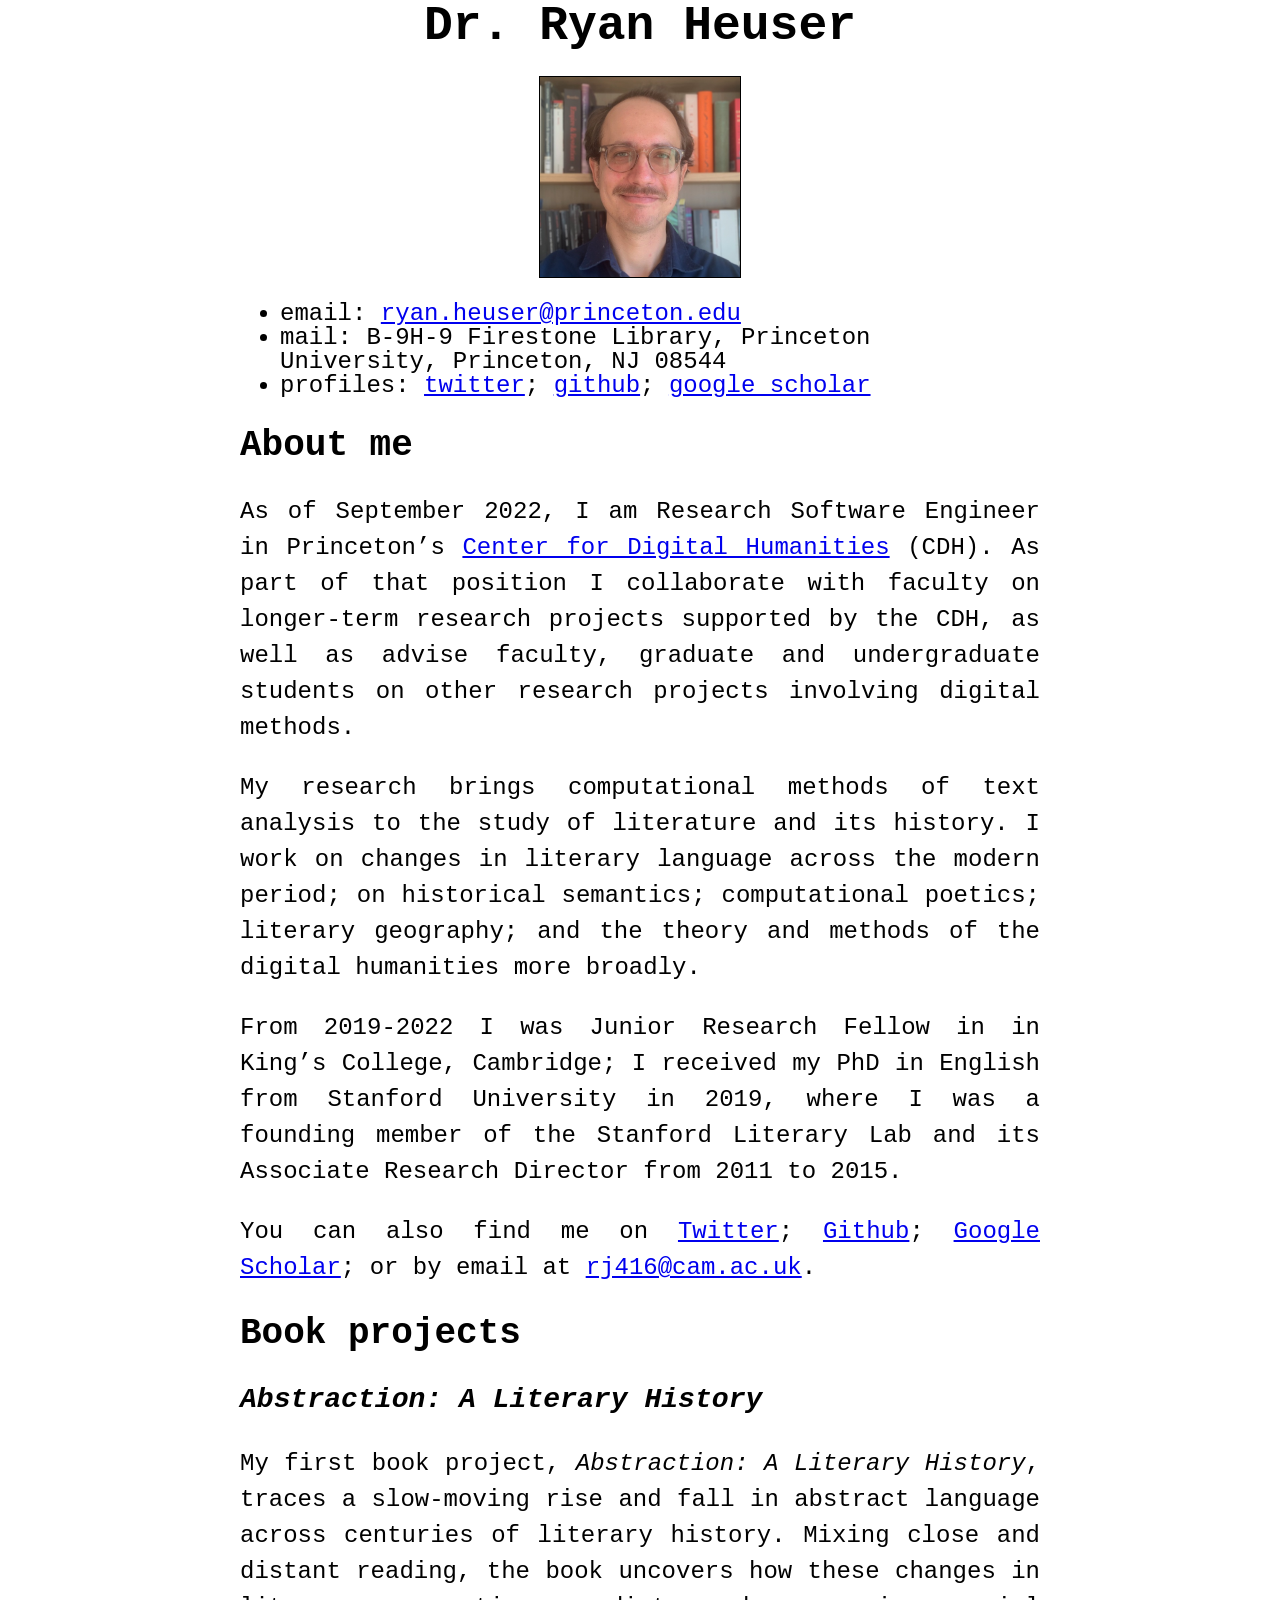
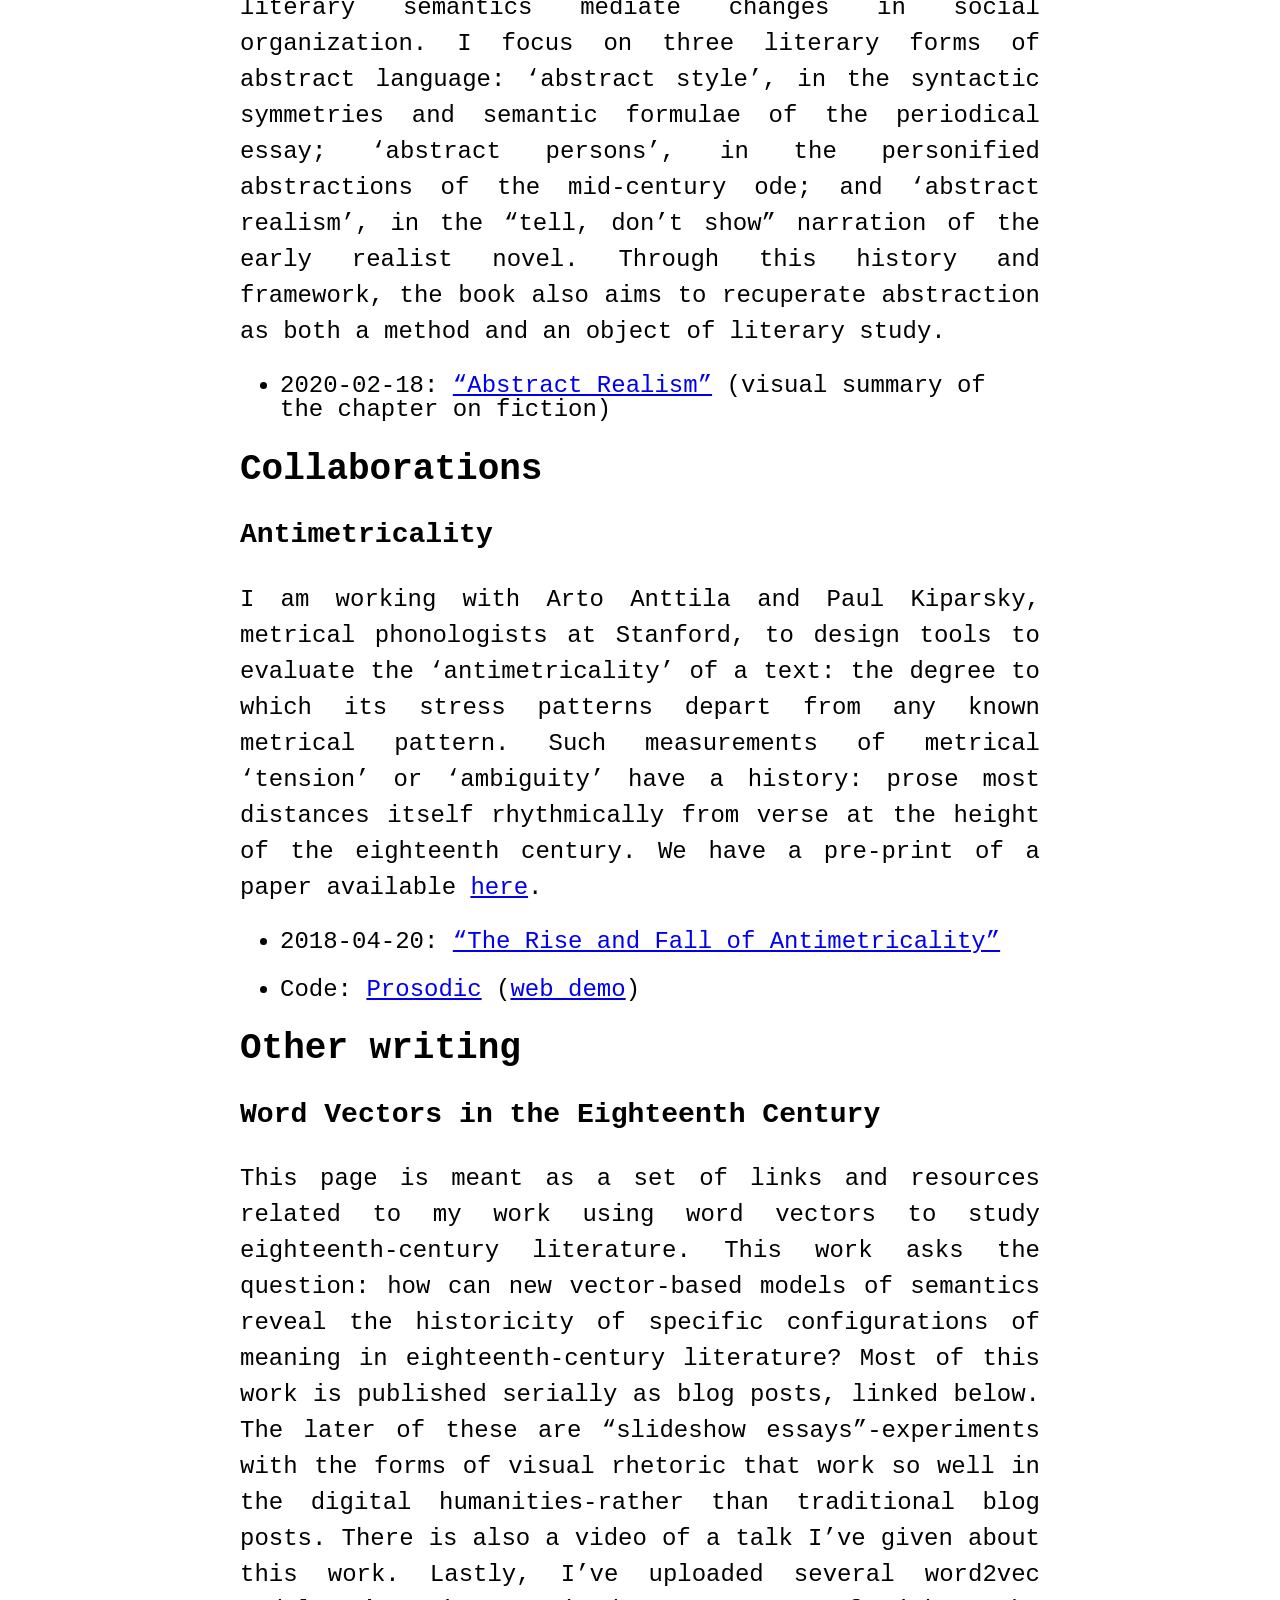
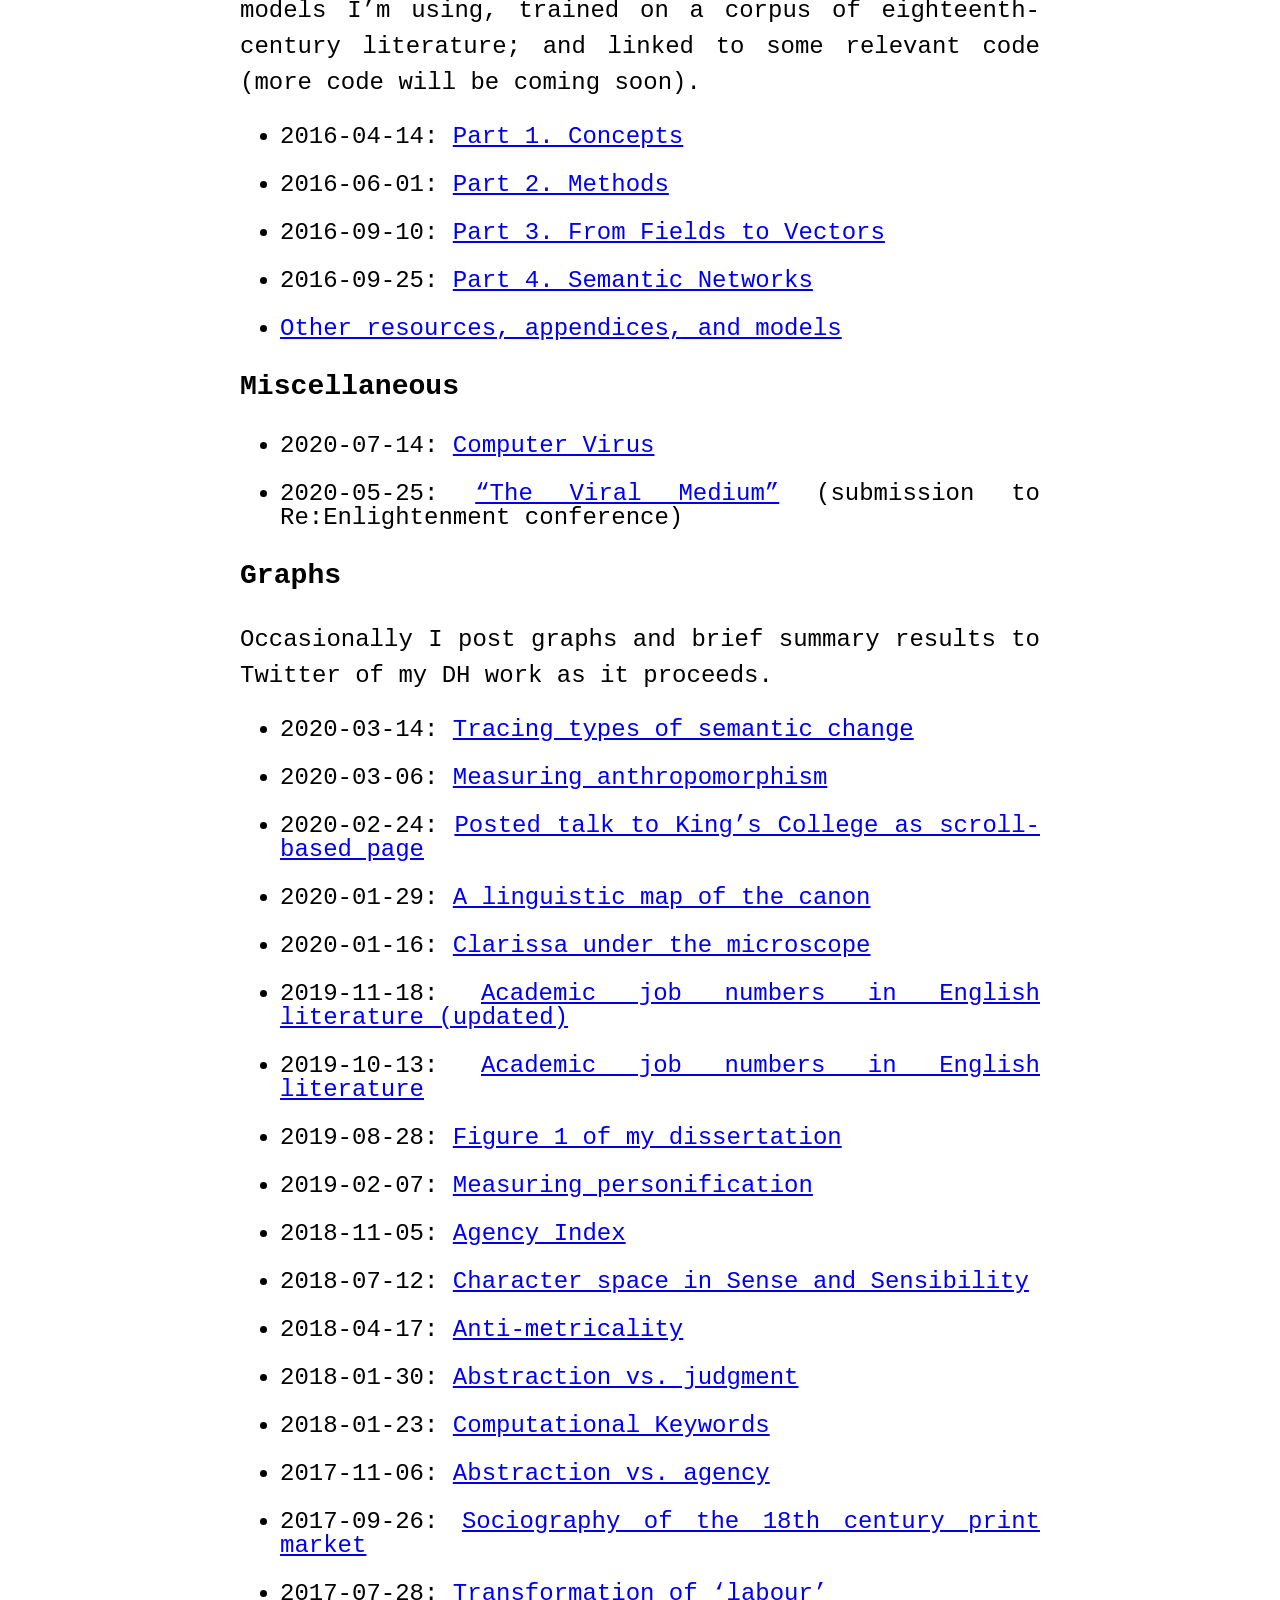
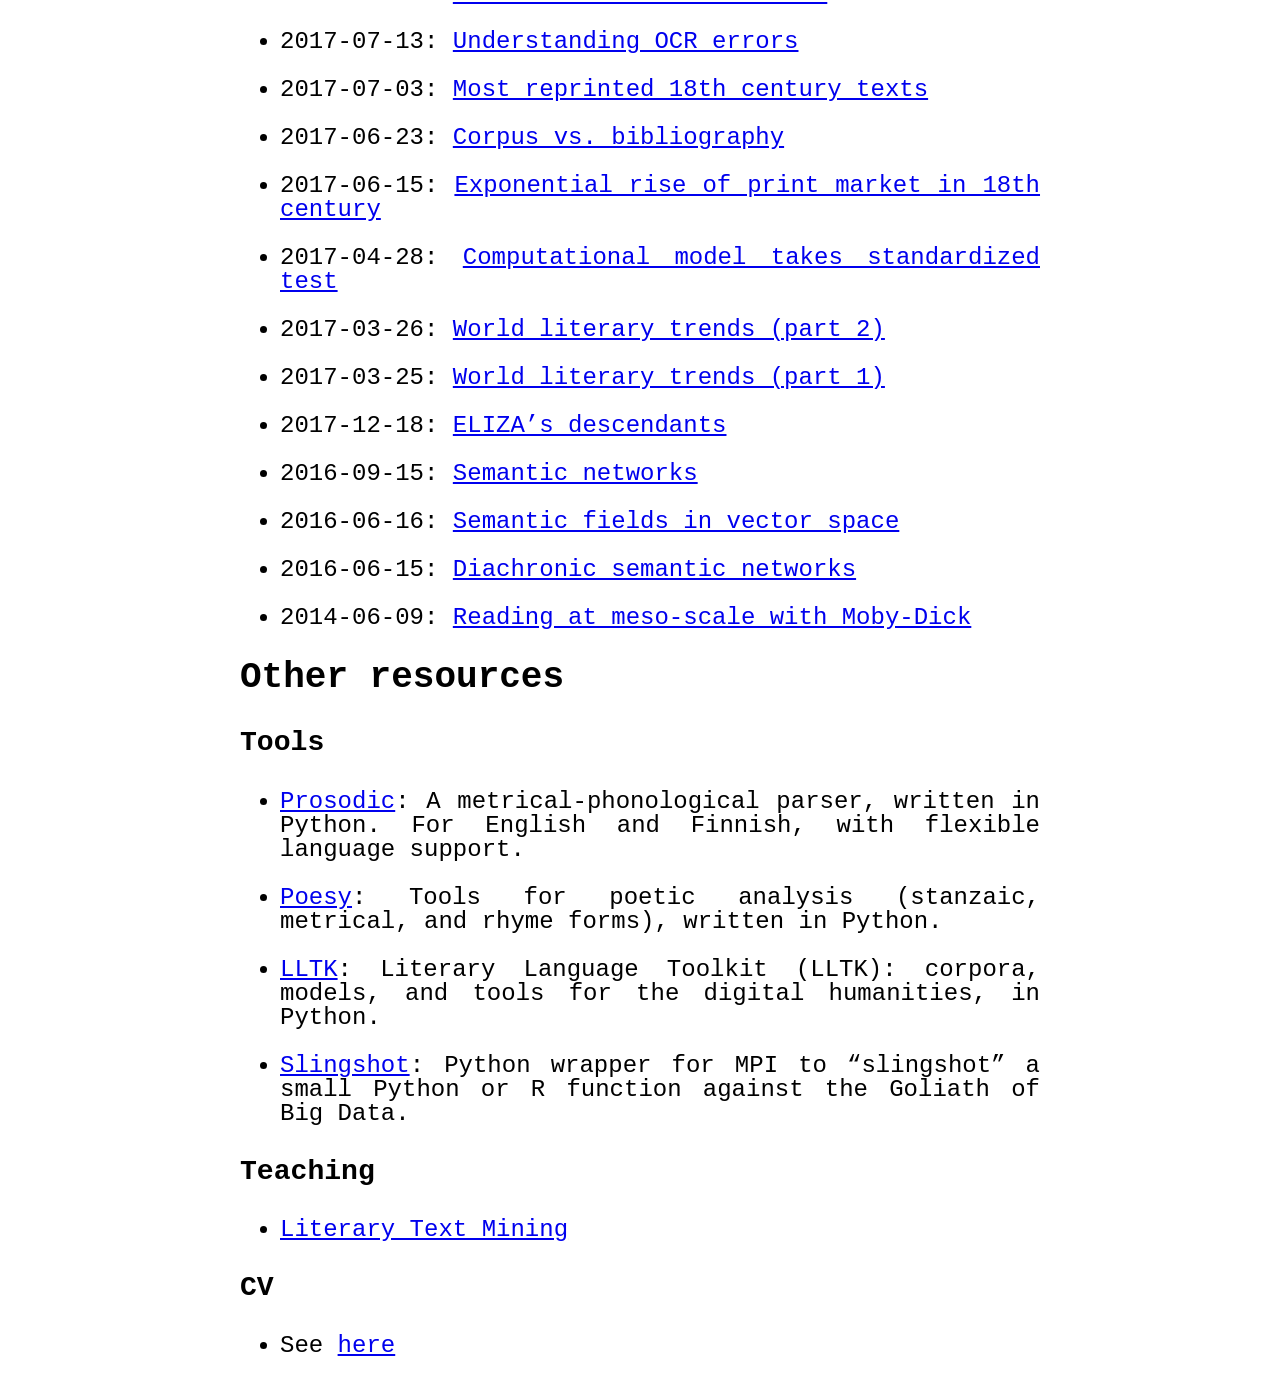
==== commit 382fe5f4: "updates" ====
--- a/index.html
+++ b/index.html
@@ -33,7 +33,7 @@
 </head>
 <body>
     <div id="content">
-        <h1 id="ryan-heuser">Ryan Heuser</h1>
+        <h1 id="dr.-ryan-heuser">Dr. Ryan Heuser</h1>
 <p><img src="assets/blueshirtpic-small.jpg" width="200" height="200" style="border:1px solid black" /></p>
 <ul>
 <li>email: <a
